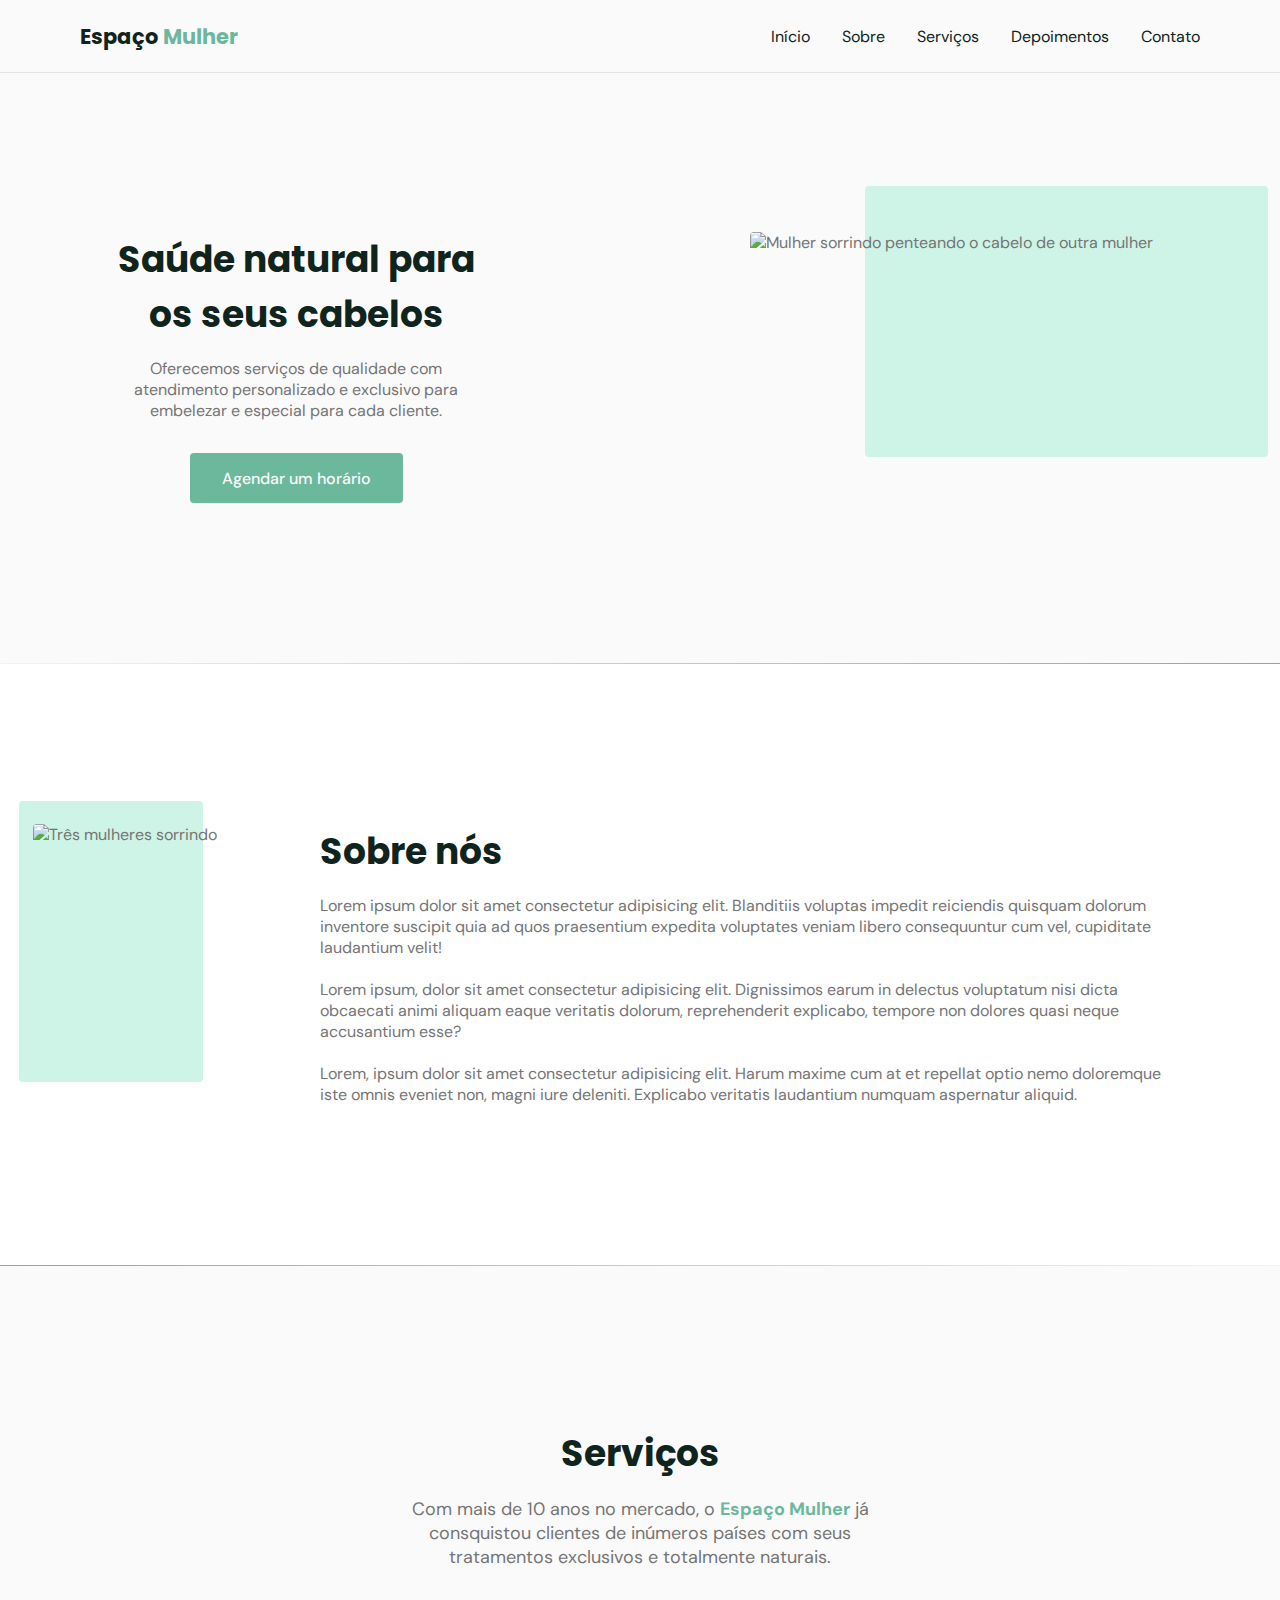
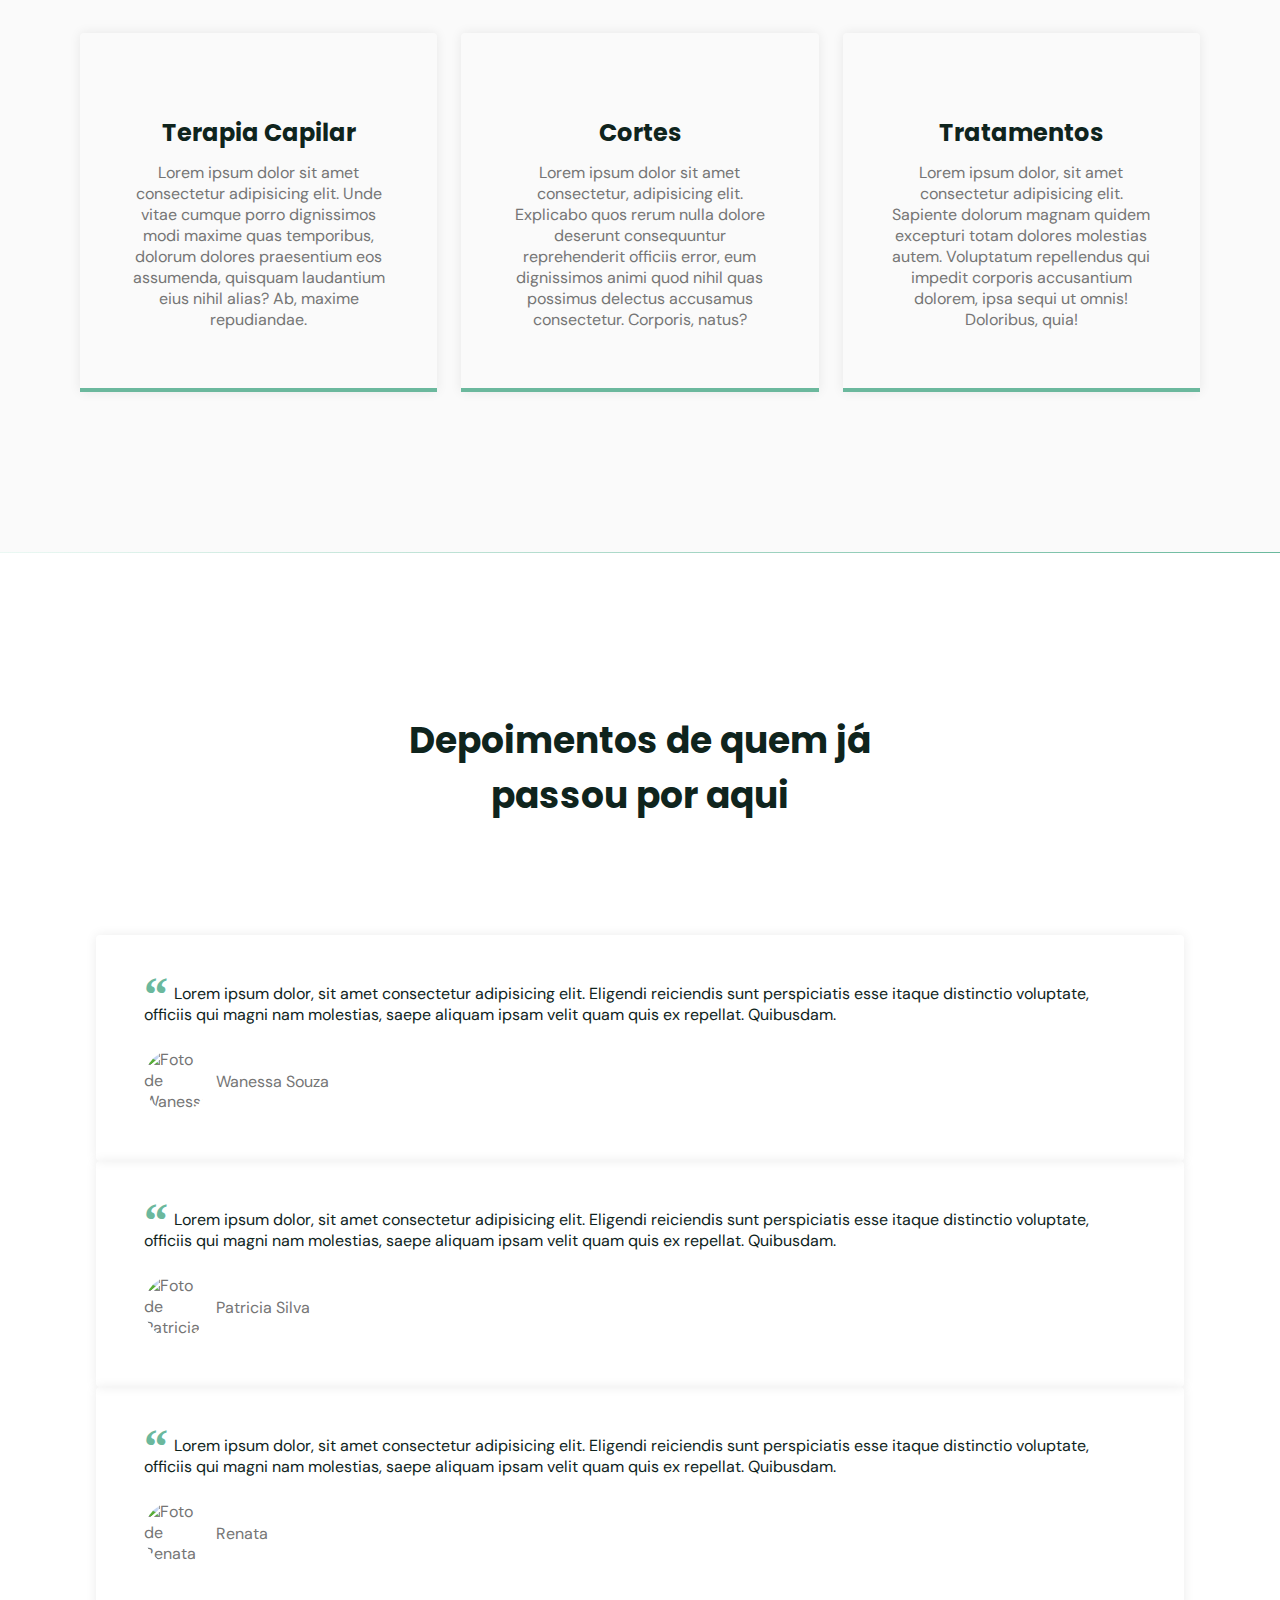
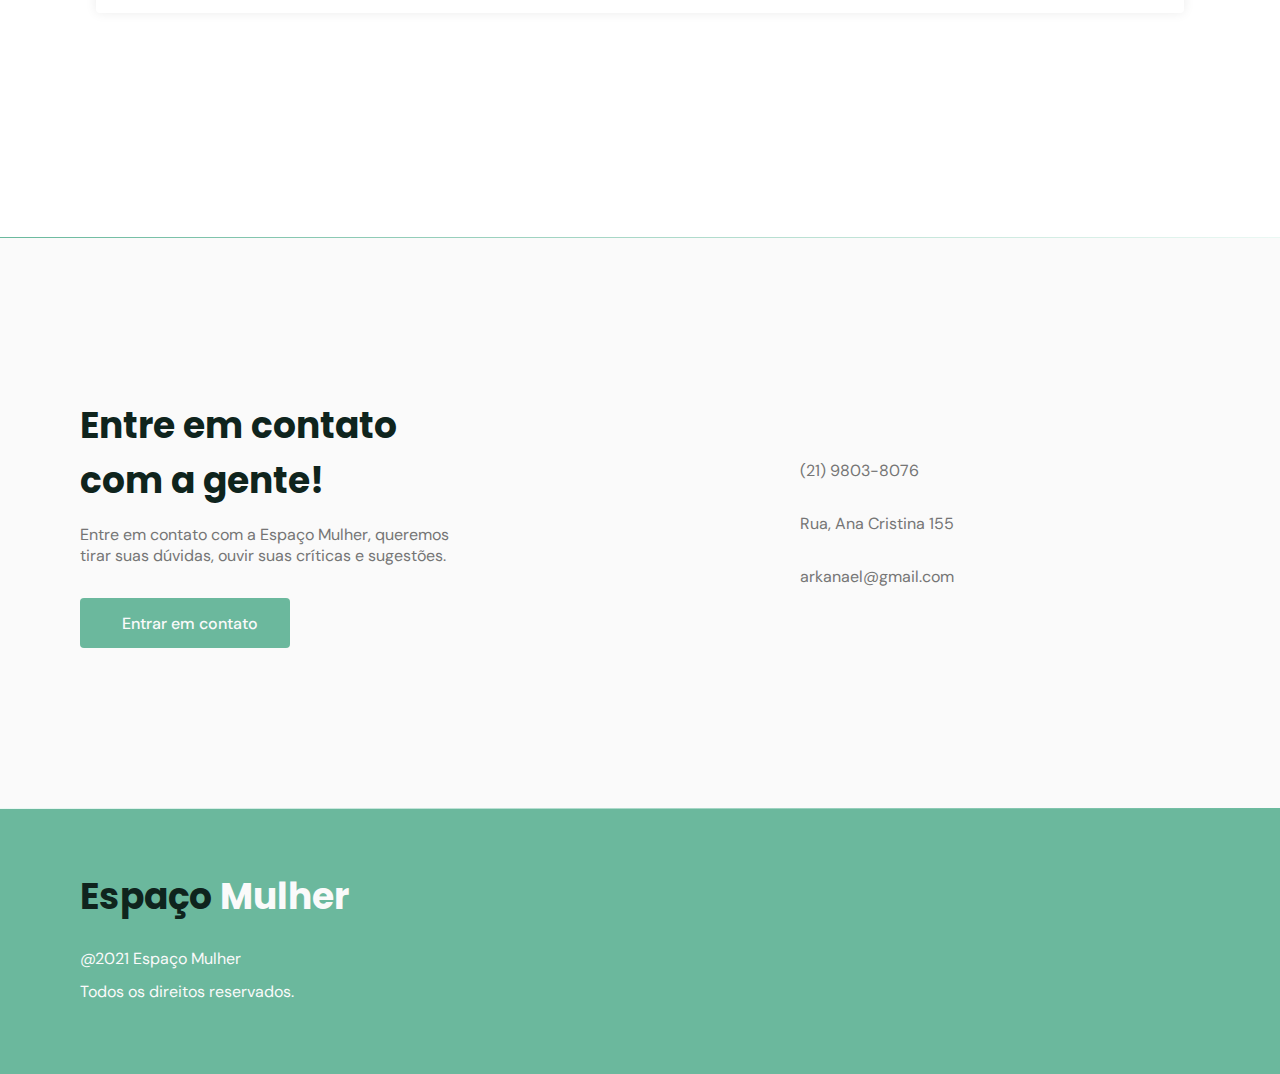
==== index.html @ aef92887 "Add files via upload" ====
<!DOCTYPE html>
<html lang="pt-BR">
  <head>
    <meta charset="UTF-8" />
    <meta name="viewport" content="width=device-width, initial-scale=1.0" />
    <!--Nome do salão Beutyfull girl-->
    <title>Salão de Beleza</title>
    <link
      rel="stylesheet"
      href="https://unpkg.com/swiper@7/swiper-bundle.min.css"
    />
    <link rel="stylesheet" href="assets/fonts/style.css" />
    <link rel="stylesheet" href="style.css" />
    <link rel="preconnect" href="https://fonts.googleapis.com" />
    <link rel="preconnect" href="https://fonts.gstatic.com" crossorigin />
    <link
      href="https://fonts.googleapis.com/css2?family=DM+Sans:wght@400;500;700&family=Poppins:wght@400;500;700&display=swap"
      rel="stylesheet"
    />
  </head>
  <body>
    <header id="header">
      <nav class="container">
        <a class="logo" href="#">Espaço <span>Mulher</span></a>
        <div class="menu">
          <ul class="grid">
            <li><a class="title" href="#home">Início</a></li>
            <li><a class="title" href="#about">Sobre</a></li>
            <li><a class="title" href="#service">Serviços</a></li>
            <li><a class="title" href="#testimonials">Depoimentos</a></li>
            <li><a class="title" href="#contact">Contato</a></li>
          </ul>
        </div>
        <div class="toggle icon-menu"></div>
        <div class="toggle icon-close"></div>
      </nav>
    </header>
    <main>
      <!--HOME-->
      <section class="section" id="home">
        <div class="container grid">
          <div class="image">
            <img
              src="https://images.unsplash.com/photo-1562322140-8baeececf3df?ixlib=rb-1.2.1&ixid=MnwxMjA3fDB8MHxwaG90by1wYWdlfHx8fGVufDB8fHx8&auto=format&fit=crop&w=750&q=80"
              alt="Mulher sorrindo penteando o cabelo de outra mulher"
            />
          </div>
          <div class="text">
            <h2 class="title">Saúde natural para os seus cabelos</h2>
            <p>
              Oferecemos serviços de qualidade com atendimento personalizado e
              exclusivo para embelezar e especial para cada cliente.
            </p>
            <a class="button" href="#">Agendar um horário</a>
          </div>
        </div>
      </section>

      <div class="divider-1"></div>
      <!--ABOUT-->
      <section class="section" id="about">
        <div class="container grid">
          <div class="image">
            <img
              src="https://images.unsplash.com/photo-1559599101-f09722fb4948?ixid=MnwxMjA3fDB8MHxwaG90by1wYWdlfHx8fGVufDB8fHx8&ixlib=rb-1.2.1&auto=format&fit=crop&w=750&q=80"
              alt="Três mulheres sorrindo"
            />
          </div>
          <div class="text">
            <h2 class="title">Sobre nós</h2>
            <p>
              Lorem ipsum dolor sit amet consectetur adipisicing elit.
              Blanditiis voluptas impedit reiciendis quisquam dolorum inventore
              suscipit quia ad quos praesentium expedita voluptates veniam
              libero consequuntur cum vel, cupiditate laudantium velit!
            </p>
            <br />
            <p>
              Lorem ipsum, dolor sit amet consectetur adipisicing elit.
              Dignissimos earum in delectus voluptatum nisi dicta obcaecati
              animi aliquam eaque veritatis dolorum, reprehenderit explicabo,
              tempore non dolores quasi neque accusantium esse?
            </p>
            <br />
            <p>
              Lorem, ipsum dolor sit amet consectetur adipisicing elit. Harum
              maxime cum at et repellat optio nemo doloremque iste omnis eveniet
              non, magni iure deleniti. Explicabo veritatis laudantium numquam
              aspernatur aliquid.
            </p>
          </div>
        </div>
      </section>

      <div class="divider-2"></div>
      <!--SERVICES-->
      <section class="section" id="service">
        <div class="container">
          <header>
            <h2 class="title">Serviços</h2>
            <p class="subtitle">
              Com mais de 10 anos no mercado, o
              <strong>Espaço Mulher</strong> já consquistou clientes de inúmeros
              países com seus tratamentos exclusivos e totalmente naturais.
            </p>
          </header>
          <div class="cards grid">
            <div class="card">
              <i class="icon-woman-hair"></i>
              <h3 class="title">Terapia Capilar</h3>
              <p>
                Lorem ipsum dolor sit amet consectetur adipisicing elit. Unde
                vitae cumque porro dignissimos modi maxime quas temporibus,
                dolorum dolores praesentium eos assumenda, quisquam laudantium
                eius nihil alias? Ab, maxime repudiandae.
              </p>
            </div>
            <div class="card">
              <i class="icon-trim"></i>
              <h3 class="title">Cortes</h3>
              <p>
                Lorem ipsum dolor sit amet consectetur, adipisicing elit.
                Explicabo quos rerum nulla dolore deserunt consequuntur
                reprehenderit officiis error, eum dignissimos animi quod nihil
                quas possimus delectus accusamus consectetur. Corporis, natus?
              </p>
            </div>
            <div class="card">
              <i class="icon-cosmetic"></i>
              <h3 class="title">Tratamentos</h3>
              <p>
                Lorem ipsum dolor, sit amet consectetur adipisicing elit.
                Sapiente dolorum magnam quidem excepturi totam dolores molestias
                autem. Voluptatum repellendus qui impedit corporis accusantium
                dolorem, ipsa sequi ut omnis! Doloribus, quia!
              </p>
            </div>
          </div>
        </div>
      </section>
      <div class="divider-1"></div>

      <!--TESTIMONIAL-->

      <section class="section" id="testimonials">
        <div class="container grid">
          <header>
            <h2 class="title">Depoimentos de quem já passou por aqui</h2>
          </header>
          <div class="testimonials swiper">
            <div class="swiper-wrapper">
              <div class="testimonial swiper-slide">
                <blockquote>
                  <p>
                    <span>&ldquo;</span>
                    Lorem ipsum dolor, sit amet consectetur adipisicing elit.
                    Eligendi reiciendis sunt perspiciatis esse itaque distinctio
                    voluptate, officiis qui magni nam molestias, saepe aliquam
                    ipsam velit quam quis ex repellat. Quibusdam.
                  </p>
                  <cite>
                    <img
                      src="assets/fotos/28.jpg"
                      alt="Foto de Wanessa Souza"
                    />
                    Wanessa Souza
                  </cite>
                </blockquote>
              </div>

              <div class="testimonial swiper-slide">
                <blockquote>
                  <p>
                    <span>&ldquo;</span>
                    Lorem ipsum dolor, sit amet consectetur adipisicing elit.
                    Eligendi reiciendis sunt perspiciatis esse itaque distinctio
                    voluptate, officiis qui magni nam molestias, saepe aliquam
                    ipsam velit quam quis ex repellat. Quibusdam.
                  </p>
                  <cite>
                    <img
                      src="/assets/fotos/12.jpg"
                      alt="Foto de Patricia Silva"
                    />
                    Patricia Silva
                  </cite>
                </blockquote>
              </div>

              <div class="testimonial swiper-slide">
                <blockquote>
                  <p>
                    <span>&ldquo;</span>
                    Lorem ipsum dolor, sit amet consectetur adipisicing elit.
                    Eligendi reiciendis sunt perspiciatis esse itaque distinctio
                    voluptate, officiis qui magni nam molestias, saepe aliquam
                    ipsam velit quam quis ex repellat. Quibusdam.
                  </p>
                  <cite>
                    <img
                      src="assets/fotos/18.jpg"
                      alt="Foto de Renata Duarte"
                    />
                    Renata
                  </cite>
                </blockquote>
              </div>
            </div>

            <div class="swiper-pagination"></div>
          </div>
        </div>
      </section>
      <div class="divider-2"></div>

      <!--CONTACT-->
      <section class="section" id="contact">
        <div class="container grid">
          <div class="text">
            <h2 class="title">Entre em contato com a gente!</h2>
            <p>
              Entre em contato com a Espaço Mulher, queremos tirar suas dúvidas,
              ouvir suas críticas e sugestões.
            </p>
            <a
              href="https://api.whatsapp.com/send?phone=+5521980380672&text=Oi! Gostaria de agendar um horário"
              class="button"
              target="_blank"
              ><i class="icon-whatsapp"></i>Entrar em contato</a
            >
          </div>
          <div class="links">
            <ul class="grid">
              <li><i class="icon-phone"></i> (21) 9803-8076</li>
              <li><i class="icon-map-pin"></i> Rua, Ana Cristina 155</li>
              <li><i class="icon-mail"></i> arkanael@gmail.com</li>
            </ul>
          </div>
        </div>
      </section>
      <div class="divider-1"></div>
    </main>
    <footer class="section">
        <div class="container grid">
          <div class="brand">
            <a class="logo logo-alt" href="#home">Espaço <span>Mulher</span></a>
            <p>@2021 Espaço Mulher</p>
            <p>Todos os direitos reservados.</p>
          </div>
          <div class="social grid">
            <a href="https://instagram.com" target="_blank"><i class="icon-instagram"></i
            ></a>
            <a href="https://facebook.com" target="_blank"><i class="icon-facebook"></i
            ></a>
            <a href="https://youtube.com" target="_blank"><i class="icon-youtube"></i
            ></a>
          </div>
        

        </div>
      </footer>
      <a href="#home" class="back-to-top"><i class="icon-arrow-up"</a>
    <script src="https://unpkg.com/swiper@7/swiper-bundle.min.js"></script>
    <script src="https://unpkg.com/scrollreveal"></script>
    <script src="main.js"></script>
  </body>
</html>
---- style.css ----
/*RESET*/
* {
  margin: 0;
  padding: 0;
  box-sizing: border-box;
}

ul {
  list-style: none;
}

a {
  text-decoration: none;
}

img {
  width: 100%;
  height: auto;
}

/*####VARIABLES####*/
:root {
  --header-height: 4.5rem;

  /*COLORS*/
  --hue: 159;
  --base-color: hsl(var(--hue) 35% 57%);
  --base-color-second: hsl(var(--hue) 65% 88%);
  --base-color-alt: hsl(var(--hue) 57% 53%);
  --title-color: hsl(var(--hue) 41% 10%);
  --text-color: hsl(0 0% 46%);
  --text-color-ligth: hsl(0 0% 98%);
  --body-color: hsl(0 0% 98%);

  /*FONTS*/
  --title-font-size: 1.875rem;
  --subtitle-font-size: 1rem;
  --title-font: "Poppins", sans-serif;
  --body-font: "DM Sans", sans-serif;
}

/*####BASE####*/

html {
  scroll-behavior: smooth;
}

body {
  font: 400 1rem var(--body-font);
  color: var(--text-color);
  background: var(--body-color);
  -webkit-font-smoothing: antialiased;
}

.title {
  font: 700 var(--title-font-size) var(--title-font);
  color: var(--title-color);
  -webkit-font-smoothing: auto;
}

.button {
  background-color: var(--base-color);
  color: var(--text-color-ligth);
  height: 3.5rem;
  display: inline-flex;
  align-items: center;
  padding: 0 2rem;
  border-radius: 0.25rem;
  font: 500 1rem var(--body-font);
  transition: background 0.3s;
}

.button:hover {
  background: var(--base-color-alt);
}

.divider-1 {
  height: 1px;
  background: linear-gradient(
    270deg,
    hsla(var(--hue), 36%, 57%, 1),
    hsla(var(--hue), 65%, 88%, 0.34)
  );
}

.divider-2 {
  height: 1px;
  background: linear-gradient(
    270deg,
    hsla(var(--hue), 65%, 88%, 0.34),
    hsla(var(--hue), 36%, 57%, 1)
  );
}

/*#####LAYOUT#####*/

.container {
  margin-left: 1.5rem; /*16px X 1.5rem = 24px*/
  margin-right: 1.5rem; /*16px X 1.5rem = 24px*/
}

.grid {
  display: grid;
  gap: 2rem;
}

.section {
  padding: calc(5rem + var(--header-height)) 0;
}

.section .title {
  margin-bottom: 1rem;
}

.section .subtitle {
  font-size: var(--subtitle-font-size);
}

.section header {
  margin-bottom: 4rem;
}

.section header strong {
  color: var(--base-color);
}

#header {
  border-bottom: 1px solid #e4e4e4;
  margin-bottom: 2rem;
  display: flex;

  width: 100%;
  position: fixed;
  top: 0;
  left: 0;
  z-index: 100;
  background-color: var(--body-color);
}

#header.scroll {
  box-shadow: 0 0 12px rgba(0, 0, 0, 0.15);
}

/* #header.scroll .logo {
  color: var(--base-color);
}

#header.scroll .logo span {
  color: black;
} */

/*####LOGO####*/

.logo {
  font: 700 1.31rem "Poppins", sans-serif;
  color: var(--title-color);
}

.logo span {
  color: var(--base-color);
}

.logo-alt span {
  color: var(--body-color);
}
/*####NAVIGATION####*/

nav {
  height: var(--header-height); /*16px X 4.5rem = 72px*/
  display: flex;
  align-items: center;
  justify-content: space-between;
  width: 100%;
}

nav ul li {
  text-align: center;
}

nav ul li a {
  transition: color 0.2s;
  position: relative;
}

nav ul li a:hover,
nav ul li a.active {
  color: var(--base-color);
}

nav ul li a::after {
  content: "";
  width: 0%;
  height: 2px;
  background: var(--base-color);

  position: absolute;
  left: 0;
  bottom: -1.5rem;

  transition: width 0.2s;
}

nav ul li a:hover::after, 
nav ul li a.active::after {
  width: 100%;
}
nav .menu {
  opacity: 0;
  visibility: hidden;
  top: -20rem;
  transition: 0.2s;
}

nav .menu ul {
  display: none;
}

/*MOSTRAR O MENU*/
nav.show .menu {
  display: grid;
  place-content: center;
  opacity: 1;
  visibility: visible;

  background: var(--body-color);
  height: 100vh;
  width: 100vw;

  position: fixed;
  top: 0;
  left: 0;
}

nav.show .menu ul {
  display: grid;
}

nav.show ul.grid {
  gap: 4rem;
}

/*####HOME####*/
#home {
  overflow: hidden;
}

/*Toggle menu*/
.toggle {
  color: var(--base-color);
  font-size: 1.5rem;
  cursor: pointer;
}

nav .icon-close {
  visibility: hidden;
  opacity: 0;

  position: absolute;
  top: -1.5rem;
  right: 1.5rem;
  transition: 0.5s;
}

nav.show div.icon-close {
  visibility: visible;
  opacity: 1;
  top: 1.5rem;
}

#home .container {
  margin: 0;
}

#home .image {
  position: relative;
}

#home .image::before {
  content: "";
  height: 100%;
  width: 100%;
  background: var(--base-color-second);
  position: absolute;
  top: -16.8%;
  left: 16.8%;
  z-index: 0;
}

#home .image img {
  position: relative;
  right: 2.93rem;
}

#home .image img,
#home .image::before {
  border-radius: 0.25rem;
}

#home .text {
  margin-left: 1.5rem; /*16px X 1.5rem = 24px*/
  margin-right: 1.5rem; /*16px X 1.5rem = 24px*/
  text-align: center;
}

#home .text h1 {
  margin-bottom: 1rem;
}

#home .text p {
  margin-bottom: 2rem;
  max-width: 100%;
}

/*####ABOUT####*/
#about {
  background: white;
}

#about .container {
  margin: 0;
}

#about .image {
  position: relative;
}

#about .image::before {
  content: "";
  height: 100%;
  width: 100%;
  background: var(--base-color-second);
  position: absolute;
  top: -8.3%;
  left: -33%;
  z-index: 0;
}

#about .image img {
  position: relative;
  right: 2.93rem;
}

#about .image img,
#about .image::before {
  border-radius: 0.25rem;
}

#about .text {
  margin-left: 1.5rem; /*16px X 1.5rem = 24px*/
  margin-right: 1.5rem; /*16px X 1.5rem = 24px*/
}

/*####SERVICES####*/
.card {
  padding: 3.625rem 2rem;
  box-shadow: 0px 0px 12px rgba(0, 0, 0, 0.08);
  border-bottom: 0.25rem solid var(--base-color);
  border-radius: 0.25rem 0.25rem 0 0;
  text-align: center;
}

.cards.grid {
  gap: 1.5rem;
}

.card i {
  display: block;
  margin-bottom: 1.5rem;
  font-size: 5rem;
  color: var(--base-color);
}

.card .title {
  font-size: 1.5rem;
  margin-bottom: 0.75rem;
}

/*####TESTIMONIALS####*/
#testimonials {
  background: white;
}

#testimonials .container {
  margin-left: 0;
  margin-right: 0;
}

#testimonials header {
  margin-left: 1.5rem;
  margin-right: 1.5rem;
  margin-bottom: 0;
}

#testimonials blockquote {
  padding: 3rem;
  box-shadow: 0px 0px 12px rgba(0, 0, 0, 0.08);
  border-radius: 0.25rem;
}

#testimonials blockquote p {
  position: relative;
  text-indent: 1.875rem;
  margin-bottom: 1.5rem;
  color: var(--title-color);
}

#testimonials blockquote p span {
  font: 700 3rem serif;
  position: absolute;
  top: -1rem;
  left: -1.875rem;
  color: var(--base-color);
}

#testimonials cite {
  display: flex;
  align-items: center;
  font-style: normal;
}

#testimonials cite img {
  width: 4rem;
  height: 4rem;
  object-fit: cover;
  clip-path: circle();
  margin-right: 0.5rem;
}

.swiper {
  width: 100%;
  height: auto;
  padding: 4rem 1rem;
}

.swiper-pagination-bullet-active {
  background: var(--base-color);
}
/*####Contatct####*/

#contact .grid {
  gap: 4rem;
}

#contact .text p {
  margin-bottom: 2rem;
}

#contact .button i,
#contact ul li i {
  font-size: 1.5rem;
  margin-right: 0.625rem;
}

#contact ul.grid {
  gap: 2rem;
}

#contact ul li {
  display: flex;
  align-items: center;
}

#contact ul li i {
  color: var(--base-color);
}

/*###FOOTER###*/
footer {
  background: var(--base-color);
}

footer.section {
  padding: 4rem 0;
}

footer .logo {
  display: inline-block;
  margin-bottom: 1.5rem;
}

footer .brand p {
  color: var(--text-color-ligth);
  margin-bottom: 0.75rem;
}

footer i {
  font-size: 1.5rem;
  color: var(--text-color-ligth);
}

footer .social {
  grid-auto-flow: column;
  width: fit-content;
}

footer .social a {
  transition: 0.3s;
  display: inline-block;
}

footer .social a:hover {
  transform: translateY(-8px);
}

/*###BAck to top###*/
.back-to-top {
  background: var(--base-color);
  color: var(--text-color-ligth);

  position: fixed;
  right: 1rem;
  bottom: 1rem;

  padding: 0.5rem;
  clip-path: circle();

  font-size: 1.5rem;
  line-height: 0;

  visibility: hidden;
  opacity: 0;

  transition: 0.3s;
  transform: translateY(100%);
}

.back-to-top.show {
  visibility: visible;
  opacity: 1;
  transform: translateY(0);
}

/*Responsivo*/
/*==== MEDIA QUERIES ====*/
/* extra large devices: 1200 > */
@media (min-width: 1200px) {
  /* reusable classes */
  .container {
    max-width: 1120px;
    margin-left: auto;
    margin-right: auto;
  }

  .section {
    padding: 10rem 0;
    top: 0;
  }

  .section header,
  #testimonials header {
    max-width: 32rem;
    text-align: center;
    margin-left: auto;
    margin-right: auto;
  }

  .button {
    height: 3.125rem;
  }

  nav .menu {
    opacity: 1;
    visibility: visible;
  }

  /* navigation */
  nav .menu ul {
    display: flex;
    gap: 2rem;
  }

  nav .menu ul a.title {
    font: 400 1rem var(--body-font);
    -webkit-font-smoothing: antialiased;
  }

  nav .menu ul li a.title.active {
    font-weight: bold;
    -webkit-font-smoothing: auto;
  }

  nav .icon-menu {
    display: none;
  }

  /* layout */
  main {
    margin-top: var(--header-height);
  }

  #home .container {
    grid-auto-flow: column;
    justify-content: space-between;
    margin: 0 auto;
  }

  #home .image {
    order: 1;
  }

  #home .text {
    order: 0;
    max-width: 24rem;
  }

  /* about */
  #about .container {
    margin: 0 auto;
    grid-auto-flow: column;
  }

  /* testmonials*/
  #testimonials .container {
    margin-left: auto;
    margin-right: auto;
  }

  /* services */

  .cards {
    grid-template-columns: 1fr 1fr 1fr;
  }

  .card {
    padding-left: 3rem;
    padding-right: 3rem;
  }

  /* contact */
  #contact .container {
    grid-auto-flow: column;
    align-items: center;
  }

  #contact .text {
    max-width: 25rem;
  }

  /* footer */
  footer.section{
    padding: 3.75rem 0;
  }

  footer .container{
    grid-auto-flow: column;
    align-items: center;
    justify-content: space-between;
  }

  footer .logo{
    font-size: 2.25rem;
  }
}
/* large devices: 1023 > */

/* medium devices: 767 > */

/* large devices: 992 > */
@media (min-width: 992px) {
  :root {
    --title-font-size: 2.25rem;
    --subtitle-font-size: 1.125rem;
  }
}
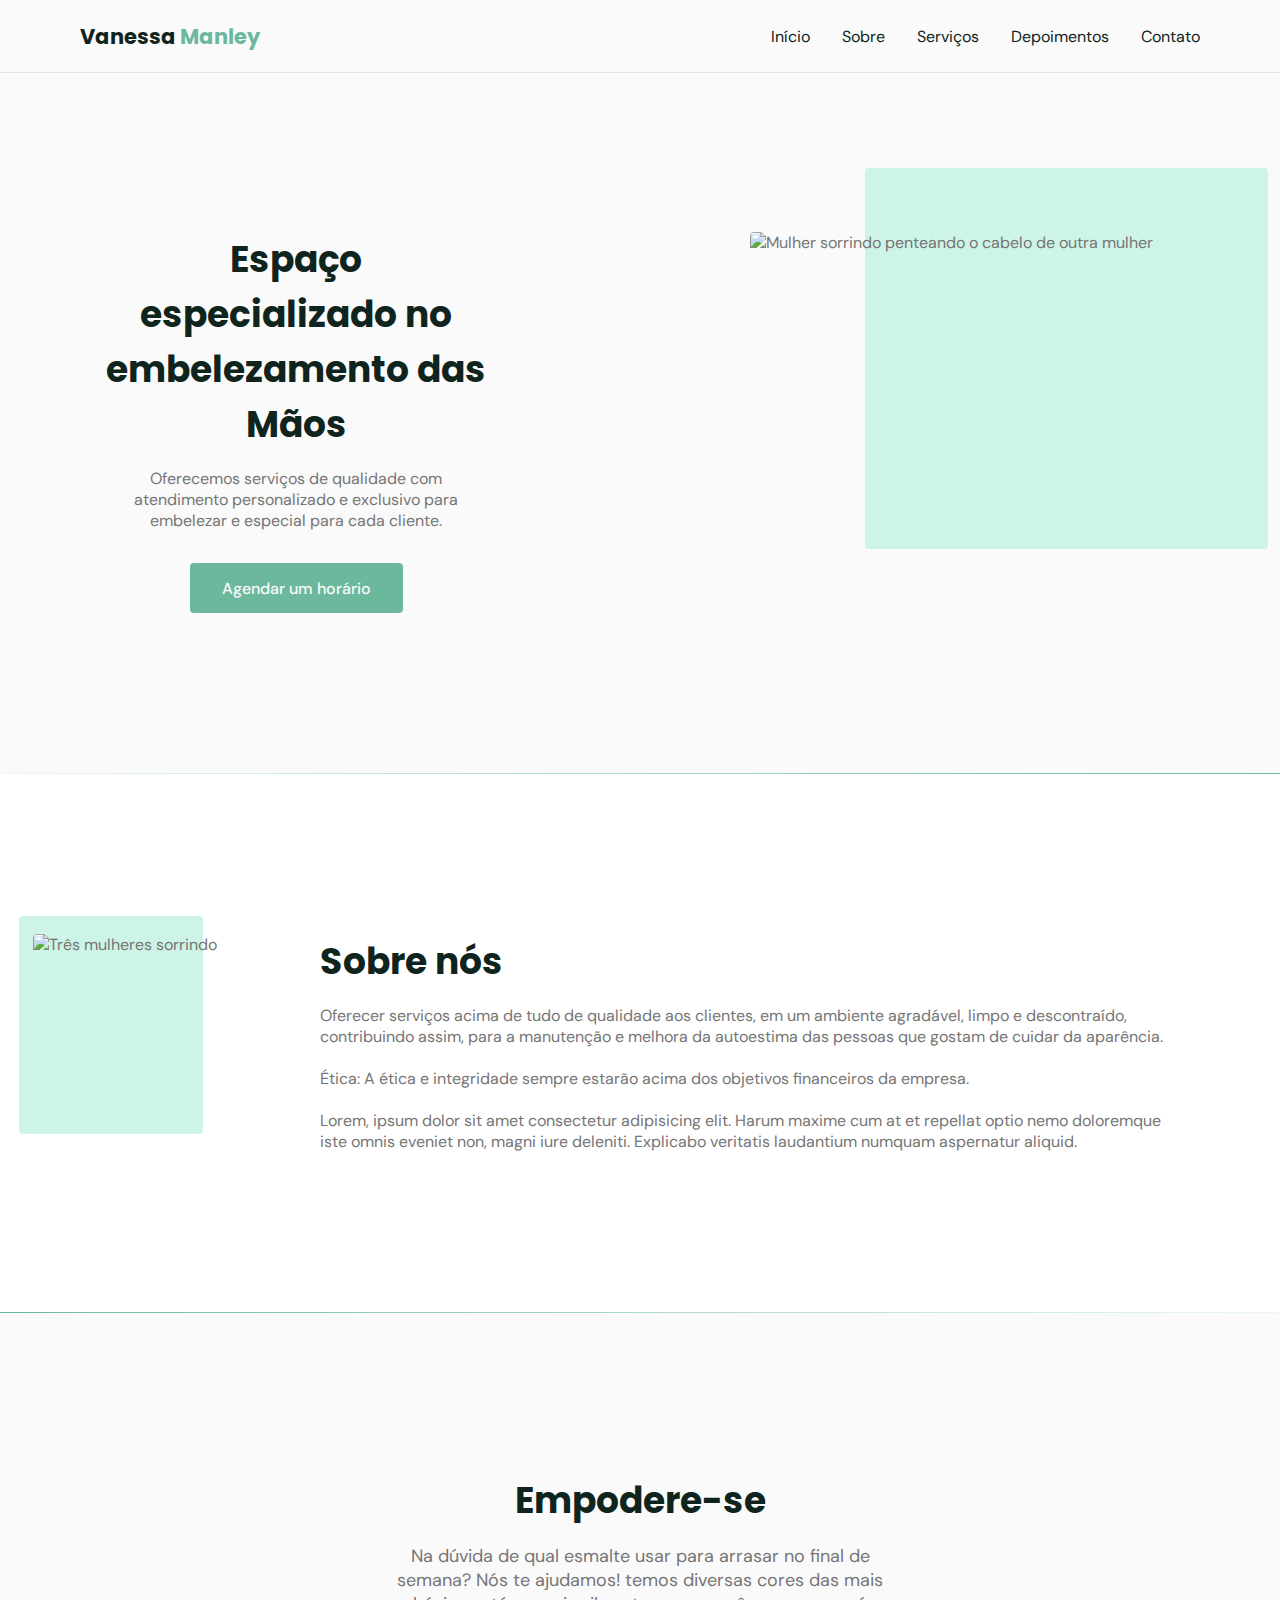
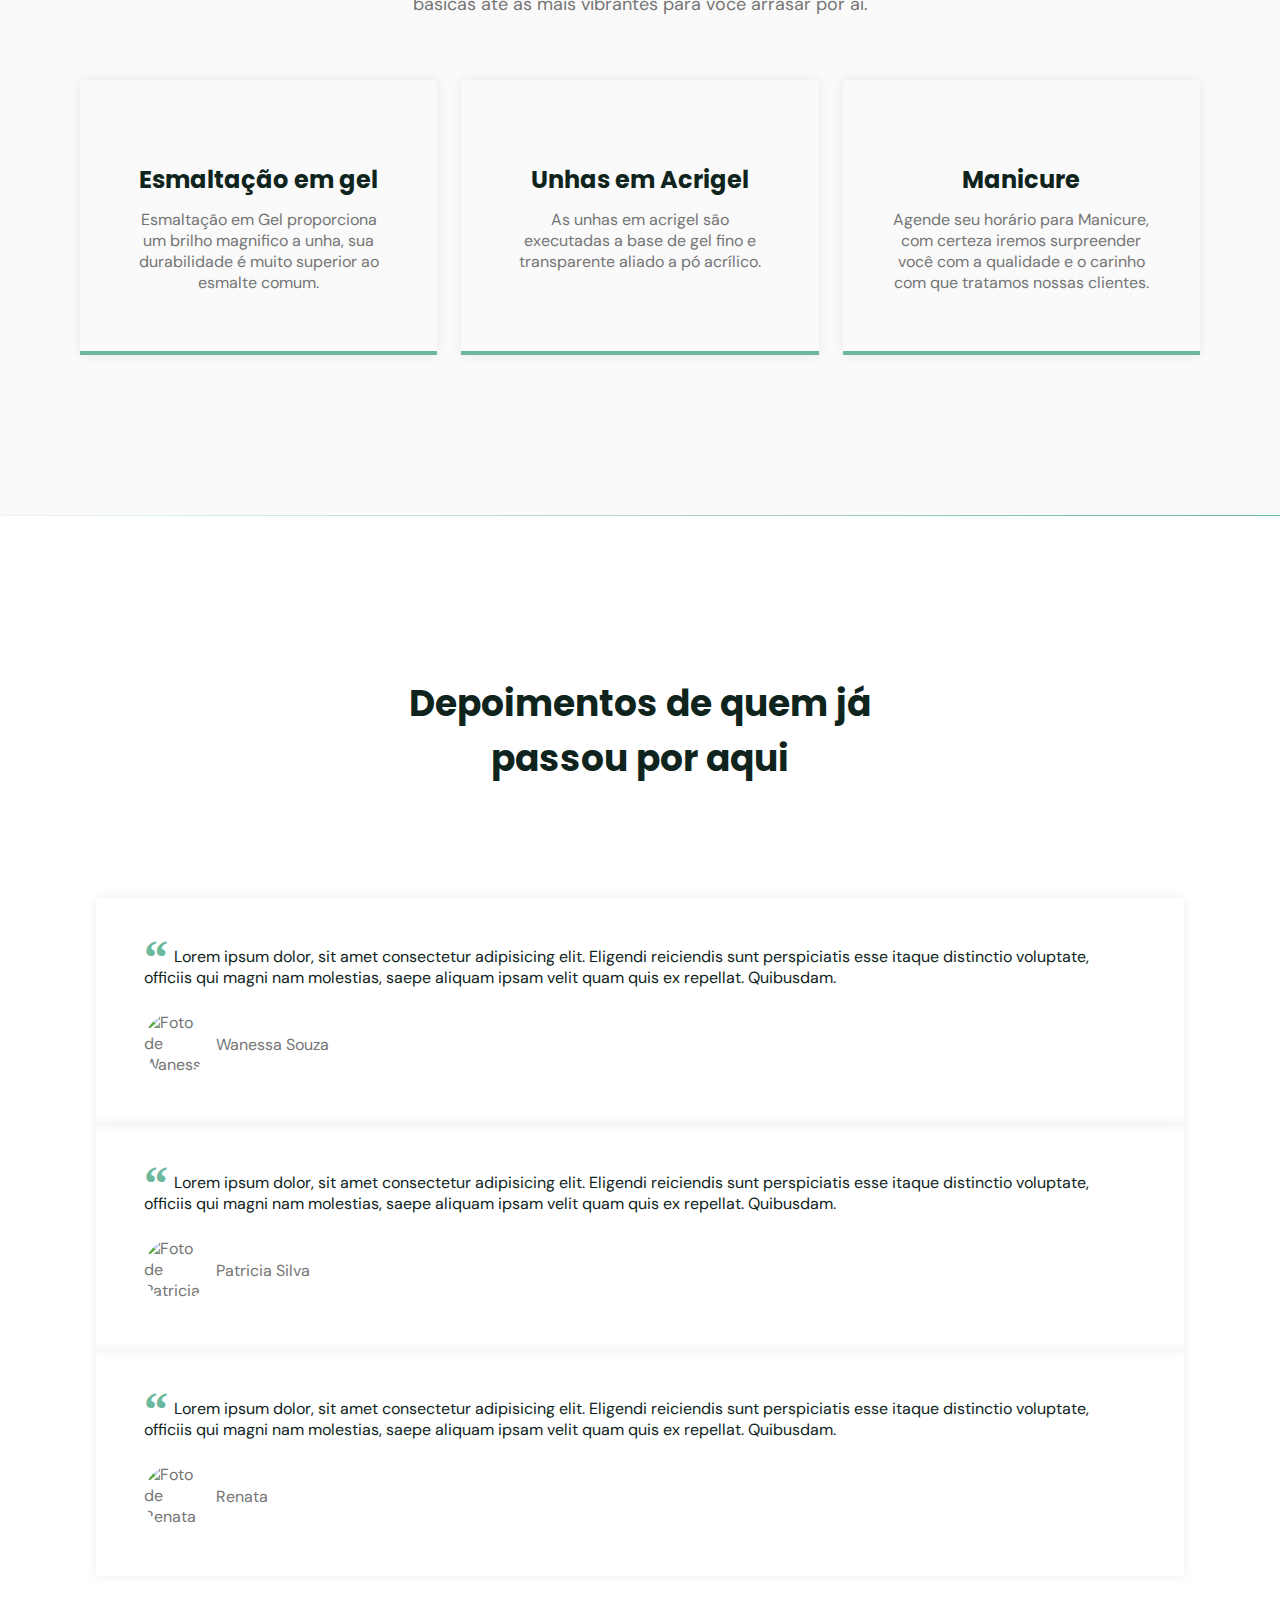
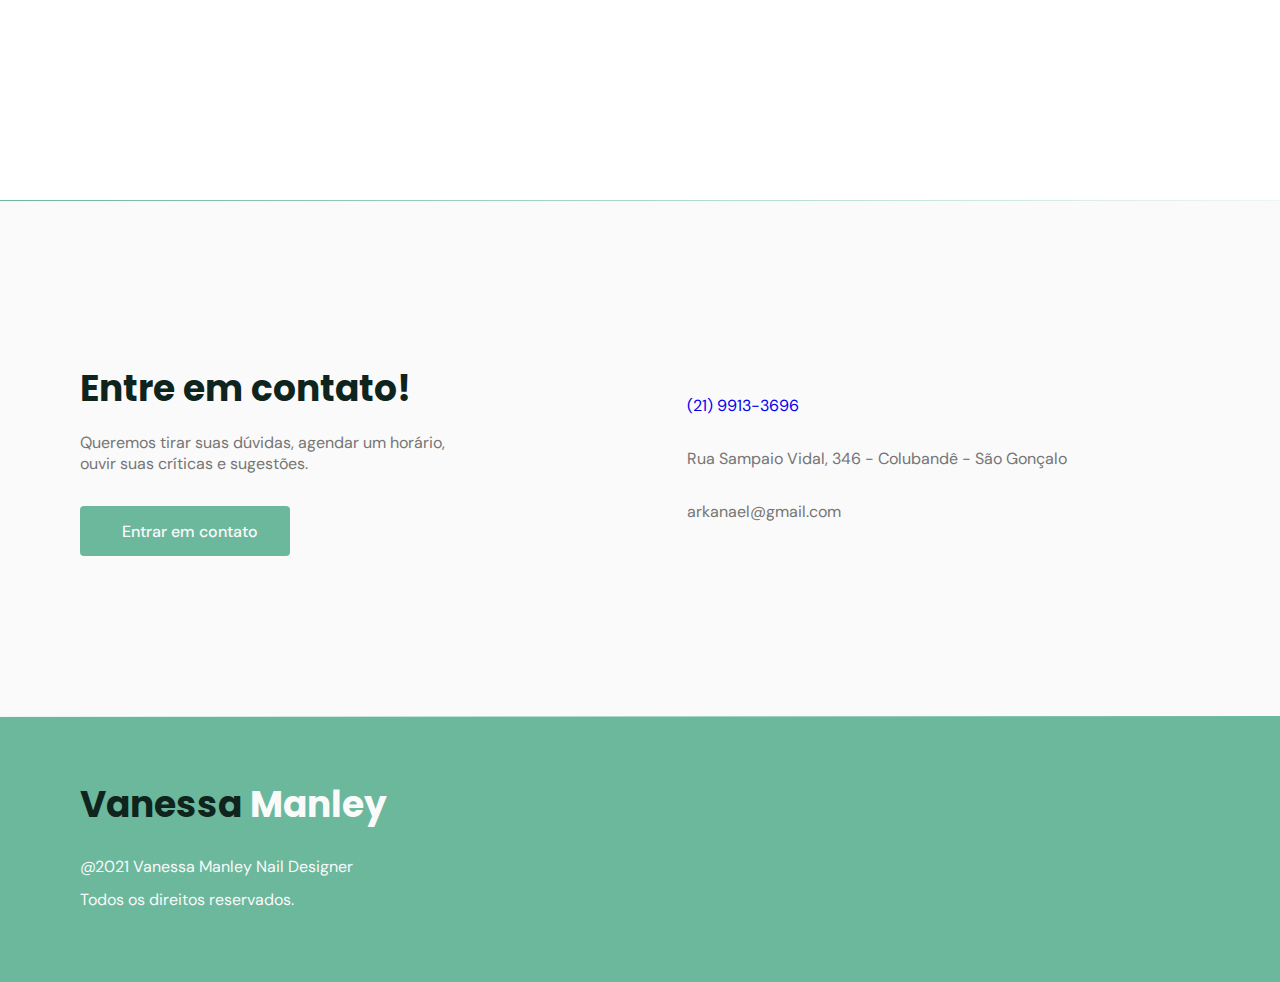
==== commit 8184aae2: "Update index.html" ====
--- a/index.html
+++ b/index.html
@@ -3,6 +3,8 @@
   <head>
     <meta charset="UTF-8" />
     <meta name="viewport" content="width=device-width, initial-scale=1.0" />
+    <meta http-equiv="CACHE-CONTROL" content="NO-CACHE" />
+
     <!--Nome do salão Beutyfull girl-->
     <title>Salão de Beleza</title>
     <link
@@ -21,7 +23,7 @@
   <body>
     <header id="header">
       <nav class="container">
-        <a class="logo" href="#">Espaço <span>Mulher</span></a>
+        <a class="logo" href="#">Vanessa <span>Manley</span></a>
         <div class="menu">
           <ul class="grid">
             <li><a class="title" href="#home">Início</a></li>
@@ -41,12 +43,14 @@
         <div class="container grid">
           <div class="image">
             <img
-              src="https://images.unsplash.com/photo-1562322140-8baeececf3df?ixlib=rb-1.2.1&ixid=MnwxMjA3fDB8MHxwaG90by1wYWdlfHx8fGVufDB8fHx8&auto=format&fit=crop&w=750&q=80"
+              src="assets/fotos/unhas3.jpg"
               alt="Mulher sorrindo penteando o cabelo de outra mulher"
             />
           </div>
           <div class="text">
-            <h2 class="title">Saúde natural para os seus cabelos</h2>
+            <h2 class="title">
+              Espaço especializado no embelezamento das Mãos
+            </h2>
             <p>
               Oferecemos serviços de qualidade com atendimento personalizado e
               exclusivo para embelezar e especial para cada cliente.
@@ -61,25 +65,16 @@
       <section class="section" id="about">
         <div class="container grid">
           <div class="image">
-            <img
-              src="https://images.unsplash.com/photo-1559599101-f09722fb4948?ixid=MnwxMjA3fDB8MHxwaG90by1wYWdlfHx8fGVufDB8fHx8&ixlib=rb-1.2.1&auto=format&fit=crop&w=750&q=80"
-              alt="Três mulheres sorrindo"
-            />
+            <img src="assets/fotos/unhas5.jpg" alt="Três mulheres sorrindo" />
           </div>
           <div class="text">
             <h2 class="title">Sobre nós</h2>
             <p>
-              Lorem ipsum dolor sit amet consectetur adipisicing elit.
-              Blanditiis voluptas impedit reiciendis quisquam dolorum inventore
-              suscipit quia ad quos praesentium expedita voluptates veniam
-              libero consequuntur cum vel, cupiditate laudantium velit!
-            </p>
+              Oferecer serviços acima de tudo de qualidade aos clientes, em um ambiente agradável, limpo e descontraído, contribuindo assim,  para a manutenção e melhora da autoestima das pessoas que gostam de cuidar da aparência.            </p>
             <br />
             <p>
-              Lorem ipsum, dolor sit amet consectetur adipisicing elit.
-              Dignissimos earum in delectus voluptatum nisi dicta obcaecati
-              animi aliquam eaque veritatis dolorum, reprehenderit explicabo,
-              tempore non dolores quasi neque accusantium esse?
+              Ética: A ética e integridade sempre estarão acima dos objetivos financeiros da empresa.
+
             </p>
             <br />
             <p>
@@ -97,42 +92,34 @@
       <section class="section" id="service">
         <div class="container">
           <header>
-            <h2 class="title">Serviços</h2>
+            <h2 class="title">Empodere-se</h2>
             <p class="subtitle">
-              Com mais de 10 anos no mercado, o
-              <strong>Espaço Mulher</strong> já consquistou clientes de inúmeros
-              países com seus tratamentos exclusivos e totalmente naturais.
+              Na dúvida de qual esmalte usar para arrasar no final de semana?
+              Nós te ajudamos!
+              temos diversas cores das mais básicas até as mais vibrantes para você arrasar por aí.
             </p>
           </header>
           <div class="cards grid">
             <div class="card">
               <i class="icon-woman-hair"></i>
-              <h3 class="title">Terapia Capilar</h3>
+              <h3 class="title">Esmaltação em gel</h3>
               <p>
-                Lorem ipsum dolor sit amet consectetur adipisicing elit. Unde
-                vitae cumque porro dignissimos modi maxime quas temporibus,
-                dolorum dolores praesentium eos assumenda, quisquam laudantium
-                eius nihil alias? Ab, maxime repudiandae.
+                Esmaltação em Gel proporciona um brilho magnifico a unha, sua durabilidade é muito superior ao esmalte comum.
               </p>
             </div>
             <div class="card">
               <i class="icon-trim"></i>
-              <h3 class="title">Cortes</h3>
+              <h3 class="title">Unhas em Acrigel</h3>
               <p>
-                Lorem ipsum dolor sit amet consectetur, adipisicing elit.
-                Explicabo quos rerum nulla dolore deserunt consequuntur
-                reprehenderit officiis error, eum dignissimos animi quod nihil
-                quas possimus delectus accusamus consectetur. Corporis, natus?
-              </p>
+                As unhas em acrigel são executadas a base de gel fino e transparente aliado a pó acrílico.              </p>
             </div>
             <div class="card">
               <i class="icon-cosmetic"></i>
-              <h3 class="title">Tratamentos</h3>
+              <h3 class="title">Manicure</h3>
               <p>
-                Lorem ipsum dolor, sit amet consectetur adipisicing elit.
-                Sapiente dolorum magnam quidem excepturi totam dolores molestias
-                autem. Voluptatum repellendus qui impedit corporis accusantium
-                dolorem, ipsa sequi ut omnis! Doloribus, quia!
+                Agende seu horário para Manicure, com certeza iremos surpreender você com a qualidade e o carinho com que tratamos nossas clientes.
+
+
               </p>
             </div>
           </div>
@@ -217,13 +204,13 @@
       <section class="section" id="contact">
         <div class="container grid">
           <div class="text">
-            <h2 class="title">Entre em contato com a gente!</h2>
-            <p>
-              Entre em contato com a Espaço Mulher, queremos tirar suas dúvidas,
-              ouvir suas críticas e sugestões.
+            <h2 class="title">Entre em contato!</h2>
+            <p>
+              Queremos tirar suas dúvidas, agendar um horário, ouvir suas críticas
+              e sugestões.
             </p>
             <a
-              href="https://api.whatsapp.com/send?phone=+5521980380672&text=Oi! Gostaria de agendar um horário"
+              href="https://api.whatsapp.com/send?phone=+5521991933696&text=Oi! Gostaria de agendar um horário"
               class="button"
               target="_blank"
               ><i class="icon-whatsapp"></i>Entrar em contato</a
@@ -231,8 +218,8 @@
           </div>
           <div class="links">
             <ul class="grid">
-              <li><i class="icon-phone"></i> (21) 9803-8076</li>
-              <li><i class="icon-map-pin"></i> Rua, Ana Cristina 155</li>
+              <li><i class="icon-phone"></i> <a href="tel:+5521991933696">(21) 9913-3696</a></li>
+              <li><i class="icon-map-pin"></i> Rua Sampaio Vidal, 346 - Colubandê - São Gonçalo</li>
               <li><i class="icon-mail"></i> arkanael@gmail.com</li>
             </ul>
           </div>
@@ -241,25 +228,26 @@
       <div class="divider-1"></div>
     </main>
     <footer class="section">
-        <div class="container grid">
-          <div class="brand">
-            <a class="logo logo-alt" href="#home">Espaço <span>Mulher</span></a>
-            <p>@2021 Espaço Mulher</p>
-            <p>Todos os direitos reservados.</p>
-          </div>
-          <div class="social grid">
-            <a href="https://instagram.com" target="_blank"><i class="icon-instagram"></i
-            ></a>
-            <a href="https://facebook.com" target="_blank"><i class="icon-facebook"></i
-            ></a>
-            <a href="https://youtube.com" target="_blank"><i class="icon-youtube"></i
-            ></a>
-          </div>
-        
-
-        </div>
-      </footer>
-      <a href="#home" class="back-to-top"><i class="icon-arrow-up"</a>
+      <div class="container grid">
+        <div class="brand">
+          <a class="logo logo-alt" href="#home">Vanessa <span>Manley</span></a>
+          <p>@2021 Vanessa Manley Nail Designer</p>
+          <p>Todos os direitos reservados.</p>
+        </div>
+        <div class="social grid">
+          <a href="https://instagram.com" target="_blank"
+            ><i class="icon-instagram"></i
+          ></a>
+          <a href="https://facebook.com" target="_blank"
+            ><i class="icon-facebook"></i
+          ></a>
+          <a href="https://youtube.com" target="_blank"
+            ><i class="icon-youtube"></i
+          ></a>
+        </div>
+      </div>
+    </footer>
+    <a href="#home" class="back-to-top"><i class="icon-arrow-up"</a>
     <script src="https://unpkg.com/swiper@7/swiper-bundle.min.js"></script>
     <script src="https://unpkg.com/scrollreveal"></script>
     <script src="main.js"></script>
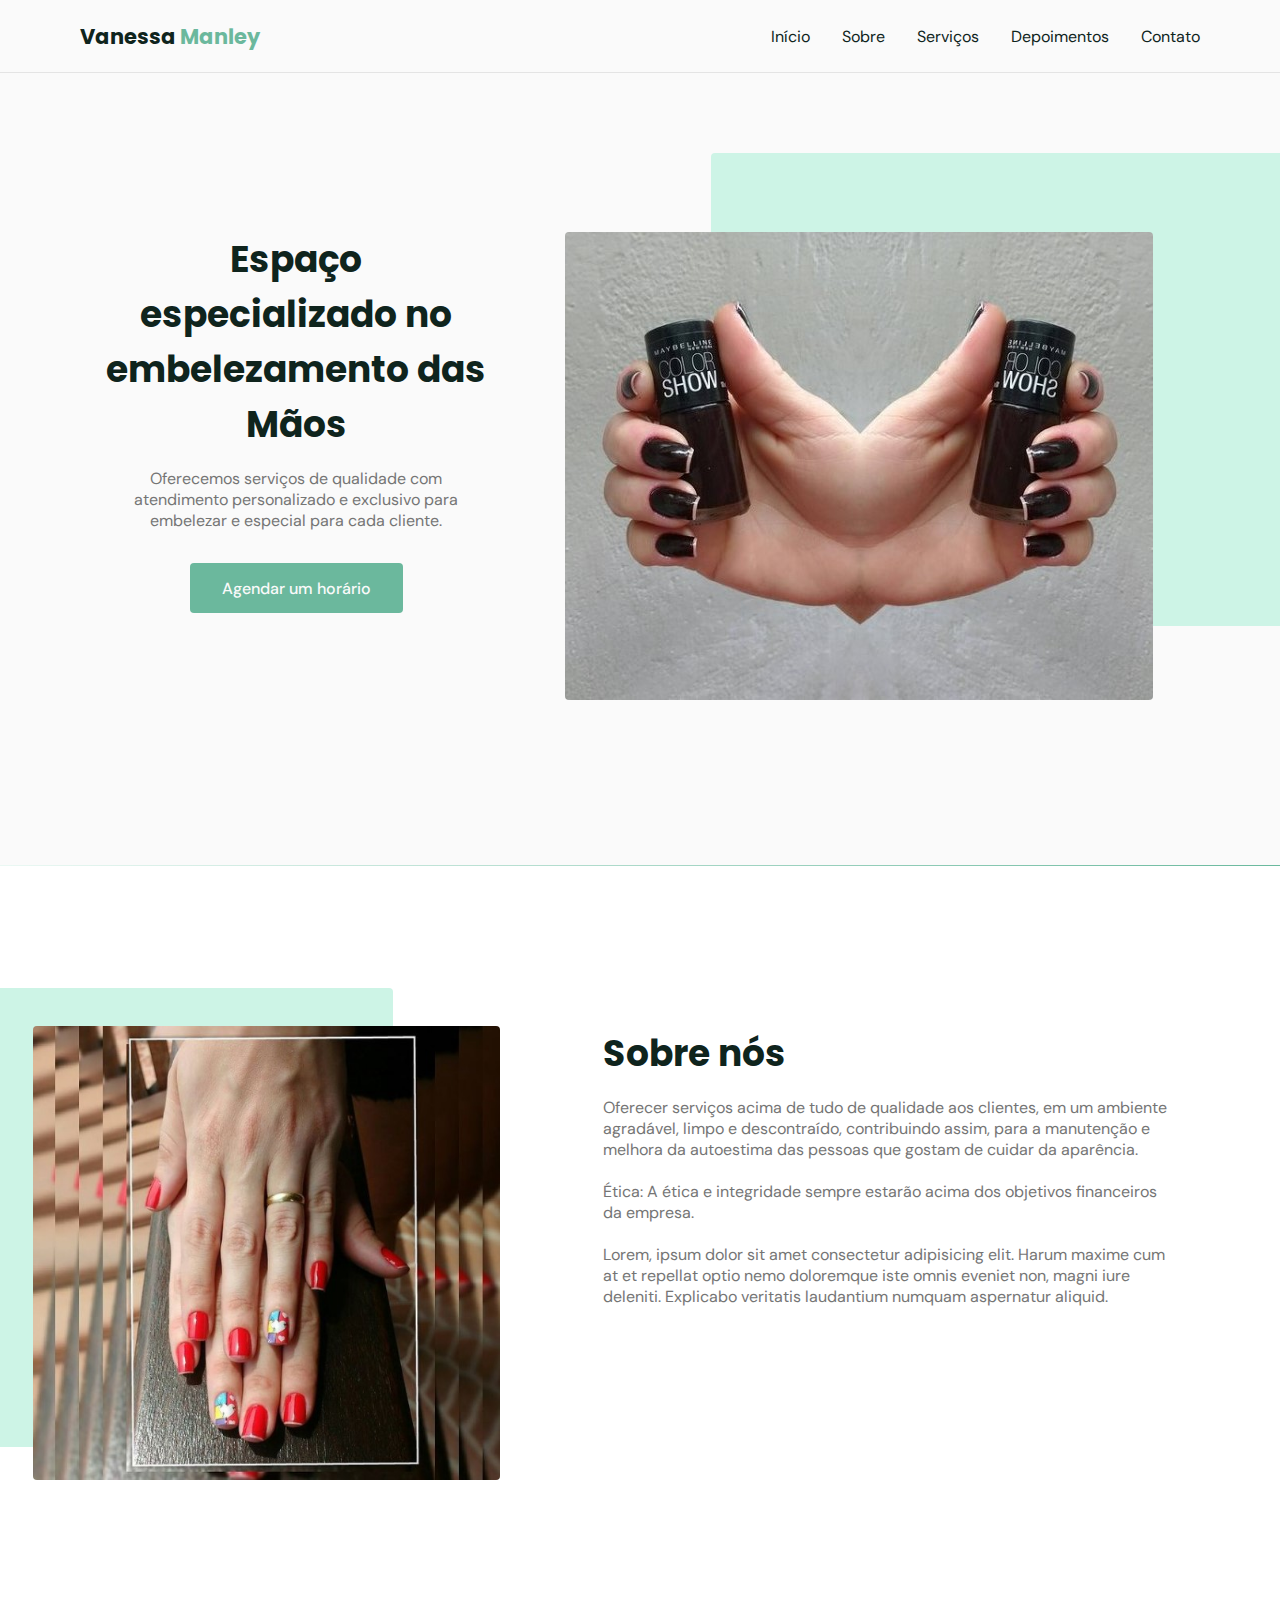
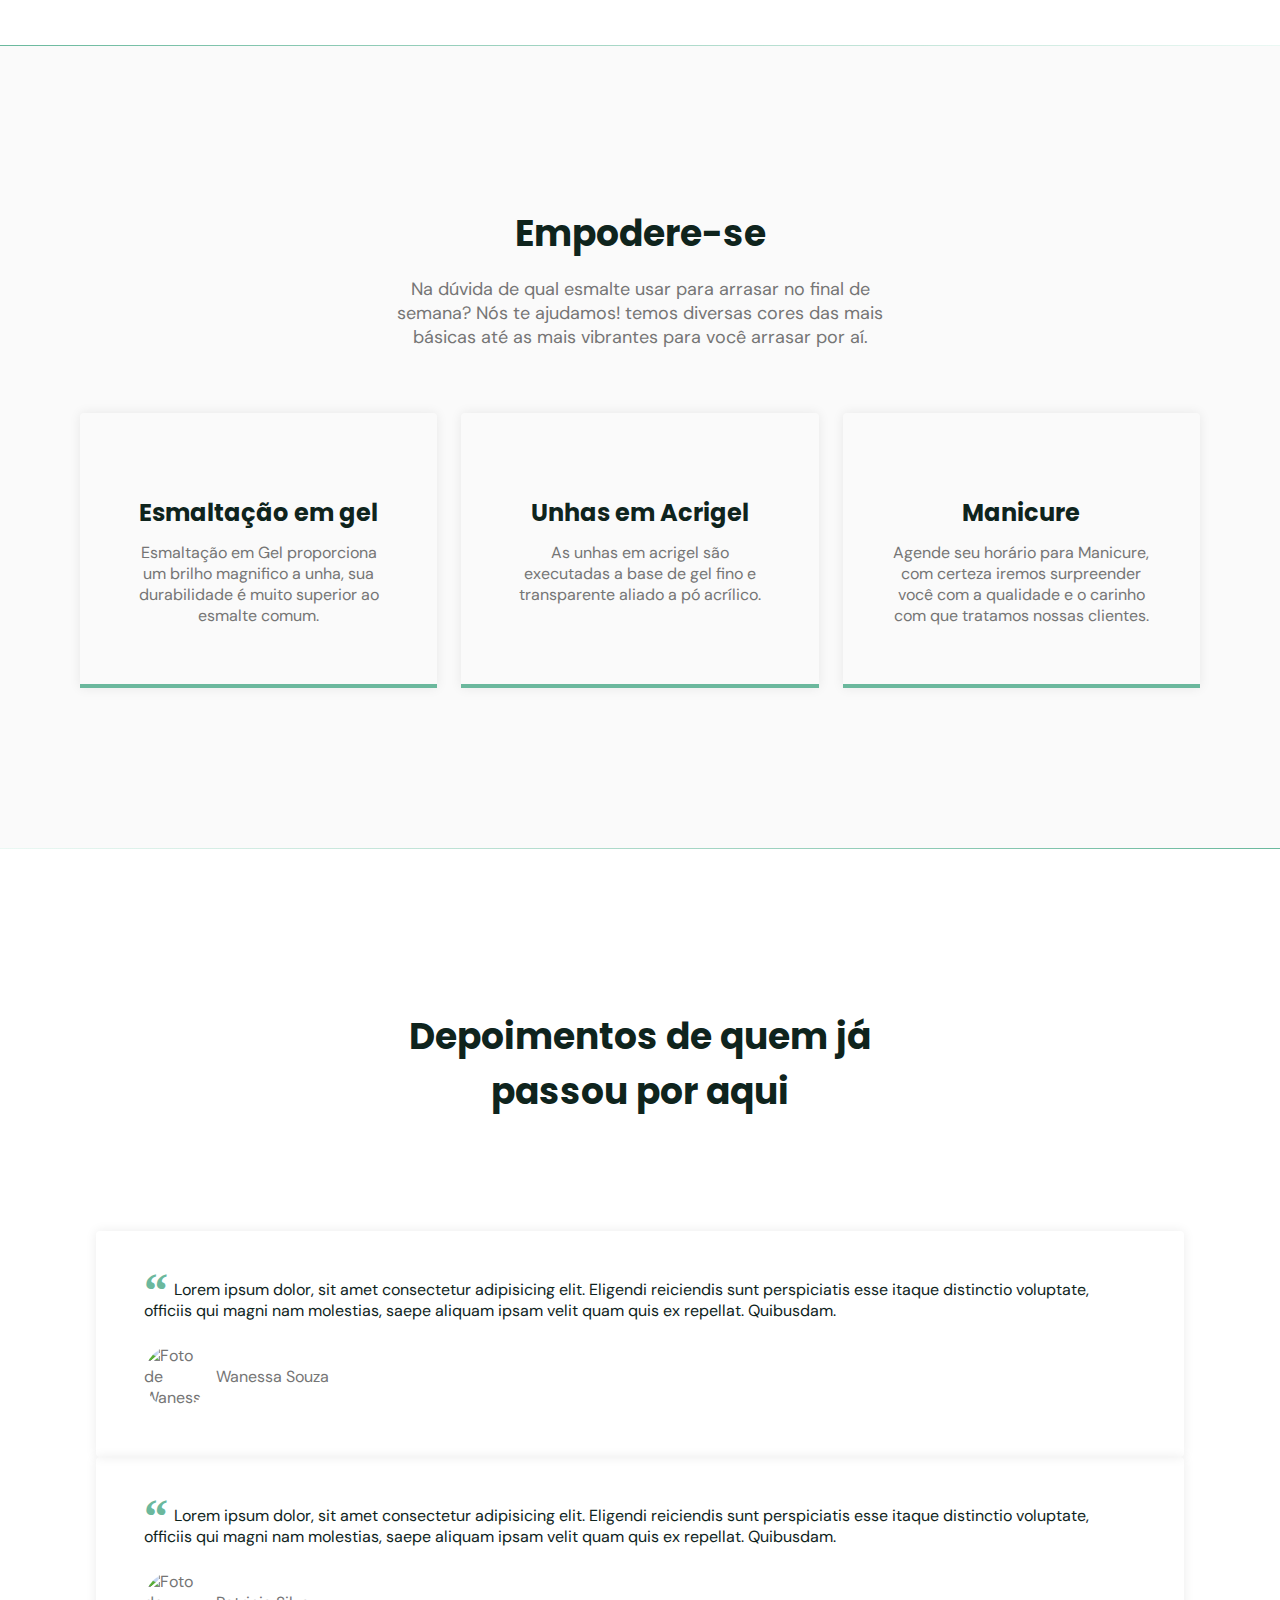
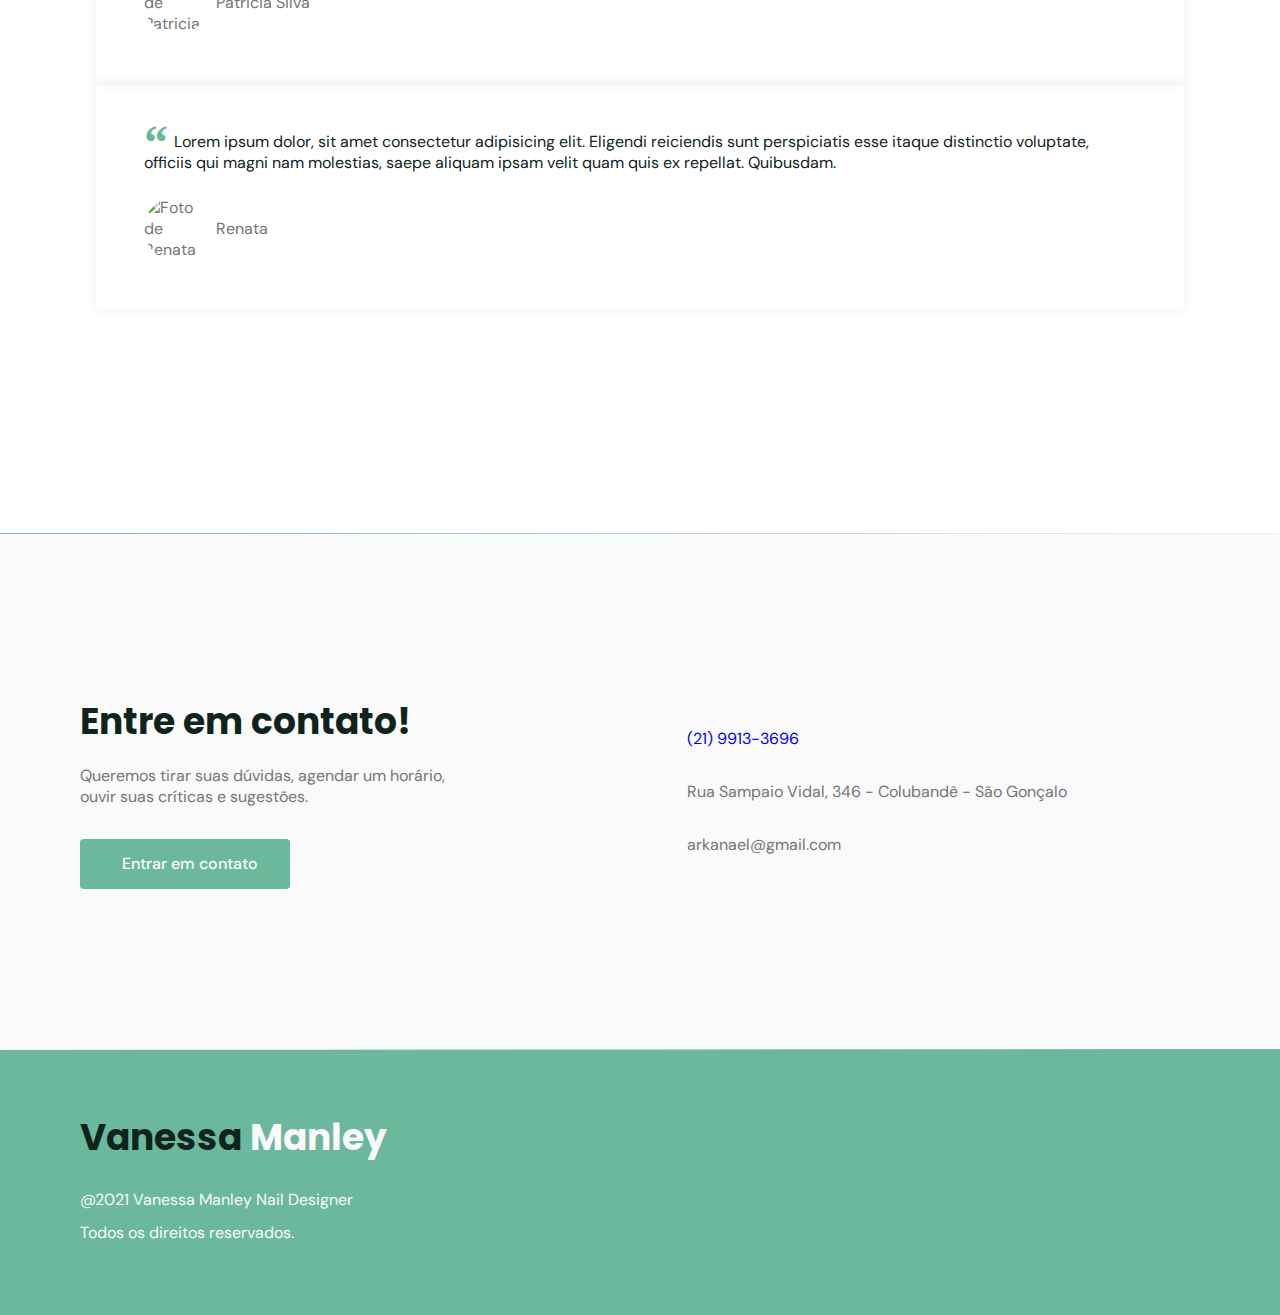
==== commit c74e5748: "Update index.html" ====
--- a/index.html
+++ b/index.html
@@ -43,7 +43,7 @@
         <div class="container grid">
           <div class="image">
             <img
-              src="assets/fotos/unhas3.jpg"
+              src="/assets/fotos/unhas3.jpg"
               alt="Mulher sorrindo penteando o cabelo de outra mulher"
             />
           </div>
@@ -65,7 +65,7 @@
       <section class="section" id="about">
         <div class="container grid">
           <div class="image">
-            <img src="assets/fotos/unhas5.jpg" alt="Três mulheres sorrindo" />
+            <img src="/assets/fotos/unhas5.jpg" alt="Três mulheres sorrindo" />
           </div>
           <div class="text">
             <h2 class="title">Sobre nós</h2>
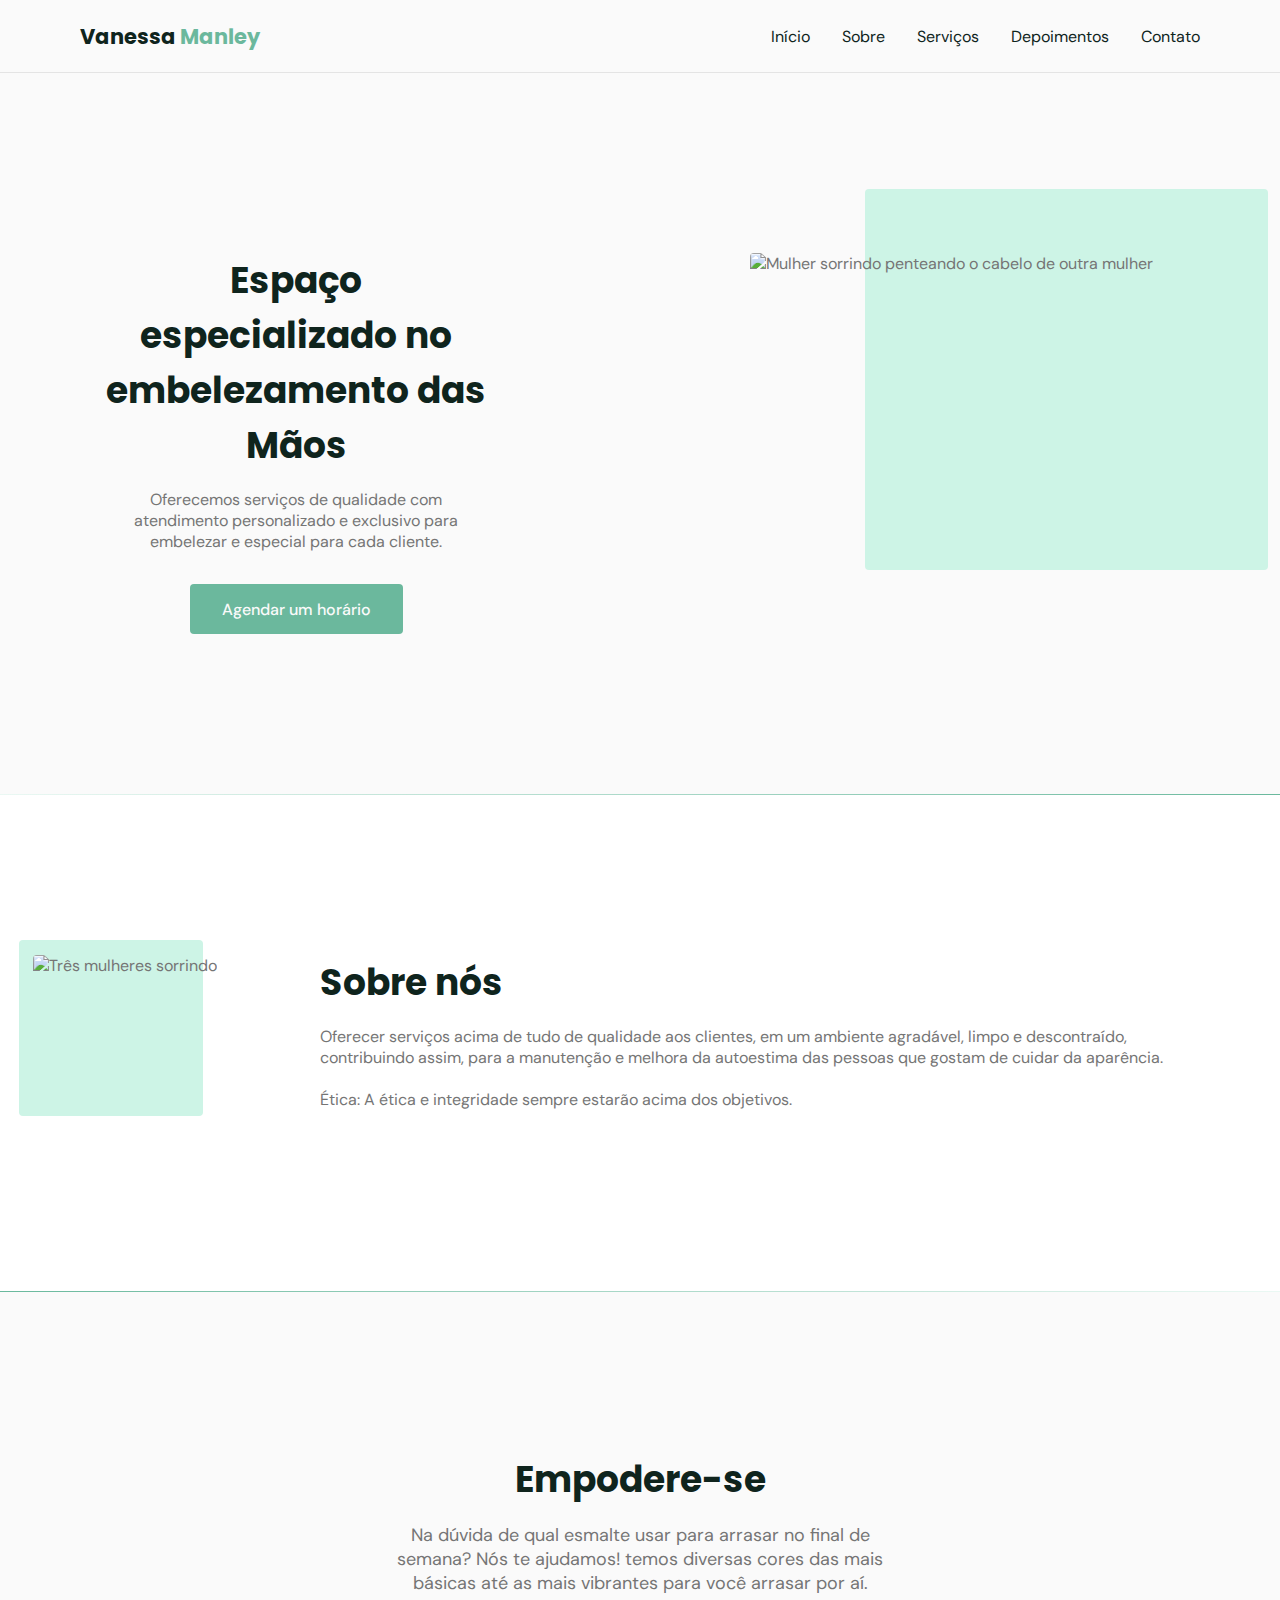
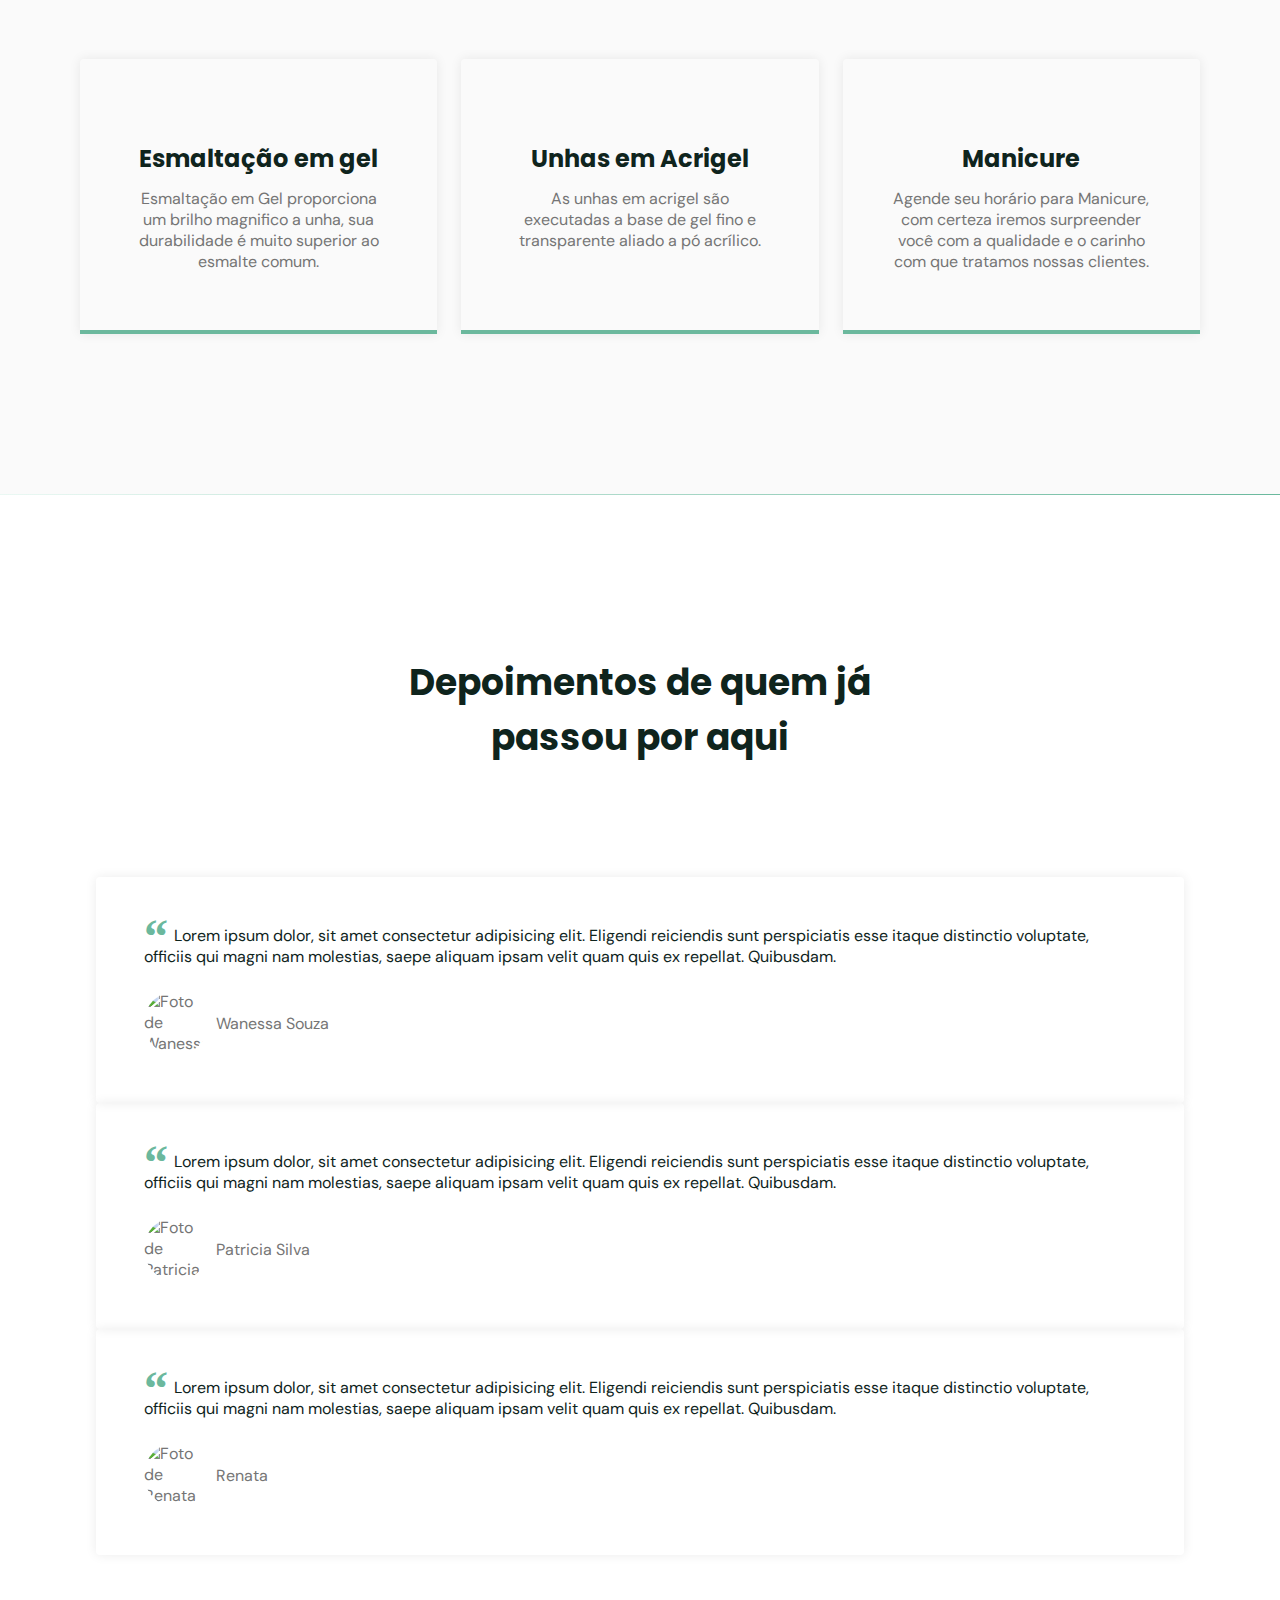
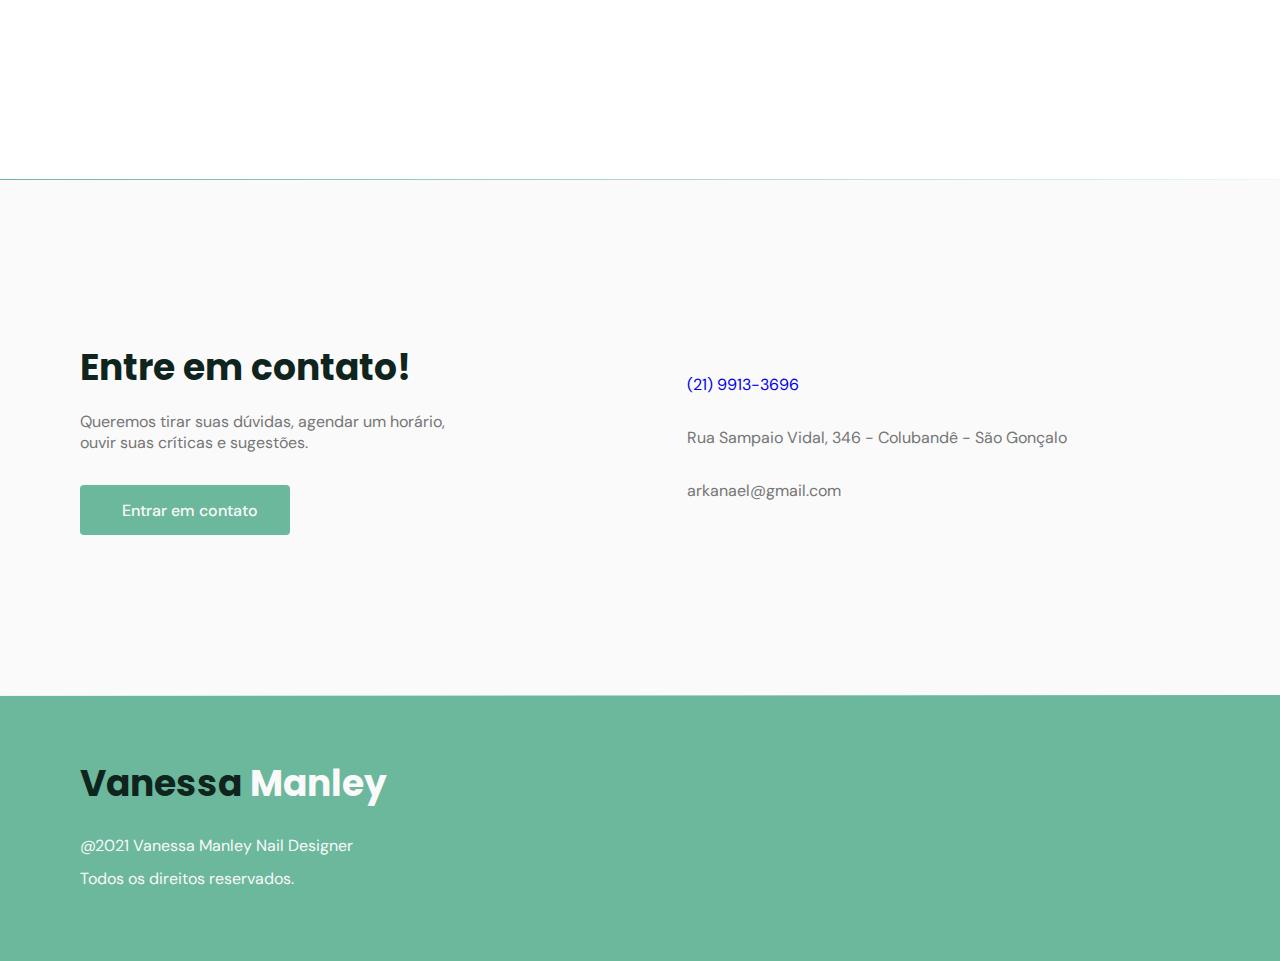
==== commit 64185b75: "Add files via upload" ====
--- a/index.html
+++ b/index.html
@@ -5,8 +5,48 @@
     <meta name="viewport" content="width=device-width, initial-scale=1.0" />
     <meta http-equiv="CACHE-CONTROL" content="NO-CACHE" />
 
+    <meta charset="utf-8" />
+        
+    <meta name="language" content="pt-BR" />
+        
+    <meta name="description" content="" />
+        
+    <meta name="robots" content="all" />
+        
+    <meta name="author" content="Luiz Guilherme Bandeira" />
+        
+    <meta name="keywords" content="" />
+        
+    <meta property="og:type" content="page" />
+        
+    <meta
+      property="og:url"
+      content="https://arkanael.github.io/vanessa-manley-nails-designer/"
+    />
+        
+    <meta property="og:title" content="" />
+        
+    <meta
+      property="og:image"
+      content="https://arkanael.github.io/vanessa-manley-nails-designer/"
+    />
+        
+    <meta property="og:description" content="Vanessa Manley Nails Designer" />
+       
+    <meta property="article:author" content="Luiz Guilherme Bandeira" />
+        
+    <meta name="twitter:card" content="summary" />
+        
+    <meta name="twitter:site" content="@" />
+       
+    <meta name="twitter:title" content="" />
+        
+    <meta name="twitter:creator" content="@" />
+        
+    <meta name="twitter:description" content="Vanessa Manley Nails Designer" />
+
     <!--Nome do salão Beutyfull girl-->
-    <title>Salão de Beleza</title>
+    <title>Vanessa Manley Nails Designer</title>
     <link
       rel="stylesheet"
       href="https://unpkg.com/swiper@7/swiper-bundle.min.css"
@@ -19,6 +59,19 @@
       href="https://fonts.googleapis.com/css2?family=DM+Sans:wght@400;500;700&family=Poppins:wght@400;500;700&display=swap"
       rel="stylesheet"
     />
+    <script
+      async
+      src="https://www.googletagmanager.com/gtag/js?id=G-11CEHZ093Q"
+    ></script>
+    <script>
+      window.dataLayer = window.dataLayer || [];
+      function gtag() {
+        dataLayer.push(arguments);
+      }
+      gtag("js", new Date());
+
+      gtag("config", "G-11CEHZ093Q");
+    </script>
   </head>
   <body>
     <header id="header">
@@ -43,7 +96,7 @@
         <div class="container grid">
           <div class="image">
             <img
-              src="/assets/fotos/unhas3.jpg"
+              src="https://arkanael.github.io/vanessa-manley-nails-designer/assets/fotos/unhas3.jpg"
               alt="Mulher sorrindo penteando o cabelo de outra mulher"
             />
           </div>
@@ -65,24 +118,25 @@
       <section class="section" id="about">
         <div class="container grid">
           <div class="image">
-            <img src="/assets/fotos/unhas5.jpg" alt="Três mulheres sorrindo" />
+            <img
+              src="https://arkanael.github.io/vanessa-manley-nails-designer/assets/fotos/unhas5.jpg"
+              alt="Três mulheres sorrindo"
+            />
           </div>
           <div class="text">
             <h2 class="title">Sobre nós</h2>
             <p>
-              Oferecer serviços acima de tudo de qualidade aos clientes, em um ambiente agradável, limpo e descontraído, contribuindo assim,  para a manutenção e melhora da autoestima das pessoas que gostam de cuidar da aparência.            </p>
+              Oferecer serviços acima de tudo de qualidade aos clientes, em um
+              ambiente agradável, limpo e descontraído, contribuindo assim, para
+              a manutenção e melhora da autoestima das pessoas que gostam de
+              cuidar da aparência.
+            </p>
             <br />
             <p>
-              Ética: A ética e integridade sempre estarão acima dos objetivos financeiros da empresa.
-
+              Ética: A ética e integridade sempre estarão acima dos objetivos.
             </p>
             <br />
-            <p>
-              Lorem, ipsum dolor sit amet consectetur adipisicing elit. Harum
-              maxime cum at et repellat optio nemo doloremque iste omnis eveniet
-              non, magni iure deleniti. Explicabo veritatis laudantium numquam
-              aspernatur aliquid.
-            </p>
+            <p></p>
           </div>
         </div>
       </section>
@@ -95,8 +149,8 @@
             <h2 class="title">Empodere-se</h2>
             <p class="subtitle">
               Na dúvida de qual esmalte usar para arrasar no final de semana?
-              Nós te ajudamos!
-              temos diversas cores das mais básicas até as mais vibrantes para você arrasar por aí.
+              Nós te ajudamos! temos diversas cores das mais básicas até as mais
+              vibrantes para você arrasar por aí.
             </p>
           </header>
           <div class="cards grid">
@@ -104,22 +158,25 @@
               <i class="icon-woman-hair"></i>
               <h3 class="title">Esmaltação em gel</h3>
               <p>
-                Esmaltação em Gel proporciona um brilho magnifico a unha, sua durabilidade é muito superior ao esmalte comum.
+                Esmaltação em Gel proporciona um brilho magnifico a unha, sua
+                durabilidade é muito superior ao esmalte comum.
               </p>
             </div>
             <div class="card">
               <i class="icon-trim"></i>
               <h3 class="title">Unhas em Acrigel</h3>
               <p>
-                As unhas em acrigel são executadas a base de gel fino e transparente aliado a pó acrílico.              </p>
+                As unhas em acrigel são executadas a base de gel fino e
+                transparente aliado a pó acrílico.
+              </p>
             </div>
             <div class="card">
               <i class="icon-cosmetic"></i>
               <h3 class="title">Manicure</h3>
               <p>
-                Agende seu horário para Manicure, com certeza iremos surpreender você com a qualidade e o carinho com que tratamos nossas clientes.
-
-
+                Agende seu horário para Manicure, com certeza iremos surpreender
+                você com a qualidade e o carinho com que tratamos nossas
+                clientes.
               </p>
             </div>
           </div>
@@ -147,7 +204,7 @@
                   </p>
                   <cite>
                     <img
-                      src="assets/fotos/28.jpg"
+                      src="./assets/fotos/28.jpg"
                       alt="Foto de Wanessa Souza"
                     />
                     Wanessa Souza
@@ -166,7 +223,7 @@
                   </p>
                   <cite>
                     <img
-                      src="/assets/fotos/12.jpg"
+                      src="./assets/fotos/12.jpg"
                       alt="Foto de Patricia Silva"
                     />
                     Patricia Silva
@@ -206,8 +263,8 @@
           <div class="text">
             <h2 class="title">Entre em contato!</h2>
             <p>
-              Queremos tirar suas dúvidas, agendar um horário, ouvir suas críticas
-              e sugestões.
+              Queremos tirar suas dúvidas, agendar um horário, ouvir suas
+              críticas e sugestões.
             </p>
             <a
               href="https://api.whatsapp.com/send?phone=+5521991933696&text=Oi! Gostaria de agendar um horário"
@@ -218,8 +275,14 @@
           </div>
           <div class="links">
             <ul class="grid">
-              <li><i class="icon-phone"></i> <a href="tel:+5521991933696">(21) 9913-3696</a></li>
-              <li><i class="icon-map-pin"></i> Rua Sampaio Vidal, 346 - Colubandê - São Gonçalo</li>
+              <li>
+                <i class="icon-phone"></i>
+                <a href="tel:+5521991933696">(21) 9913-3696</a>
+              </li>
+              <li>
+                <i class="icon-map-pin"></i> Rua Sampaio Vidal, 346 - Colubandê
+                - São Gonçalo
+              </li>
               <li><i class="icon-mail"></i> arkanael@gmail.com</li>
             </ul>
           </div>
@@ -235,10 +298,10 @@
           <p>Todos os direitos reservados.</p>
         </div>
         <div class="social grid">
-          <a href="https://instagram.com" target="_blank"
+          <a href="https://www.instagram.com/vanessamanle/" target="_blank"
             ><i class="icon-instagram"></i
           ></a>
-          <a href="https://facebook.com" target="_blank"
+          <a href="https://web.facebook.com/vanessa.manley.10" target="_blank"
             ><i class="icon-facebook"></i
           ></a>
           <a href="https://youtube.com" target="_blank"
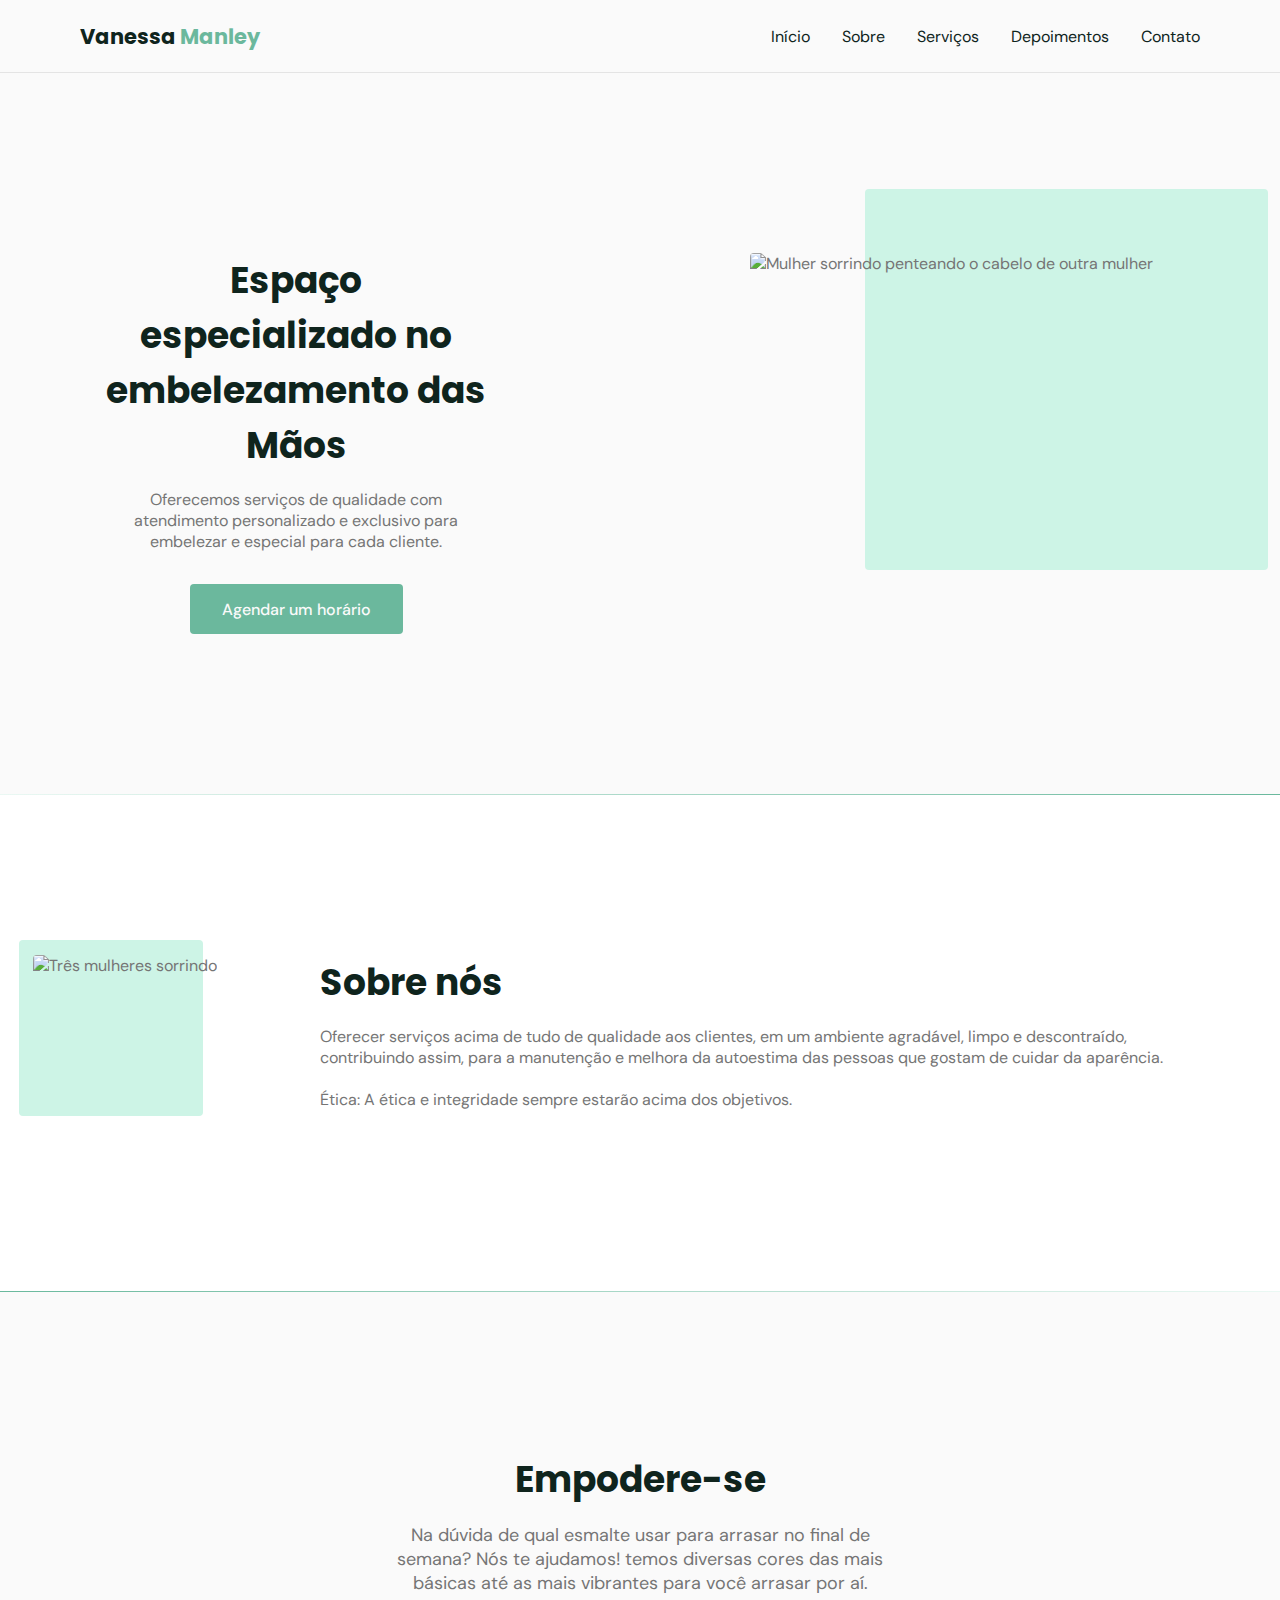
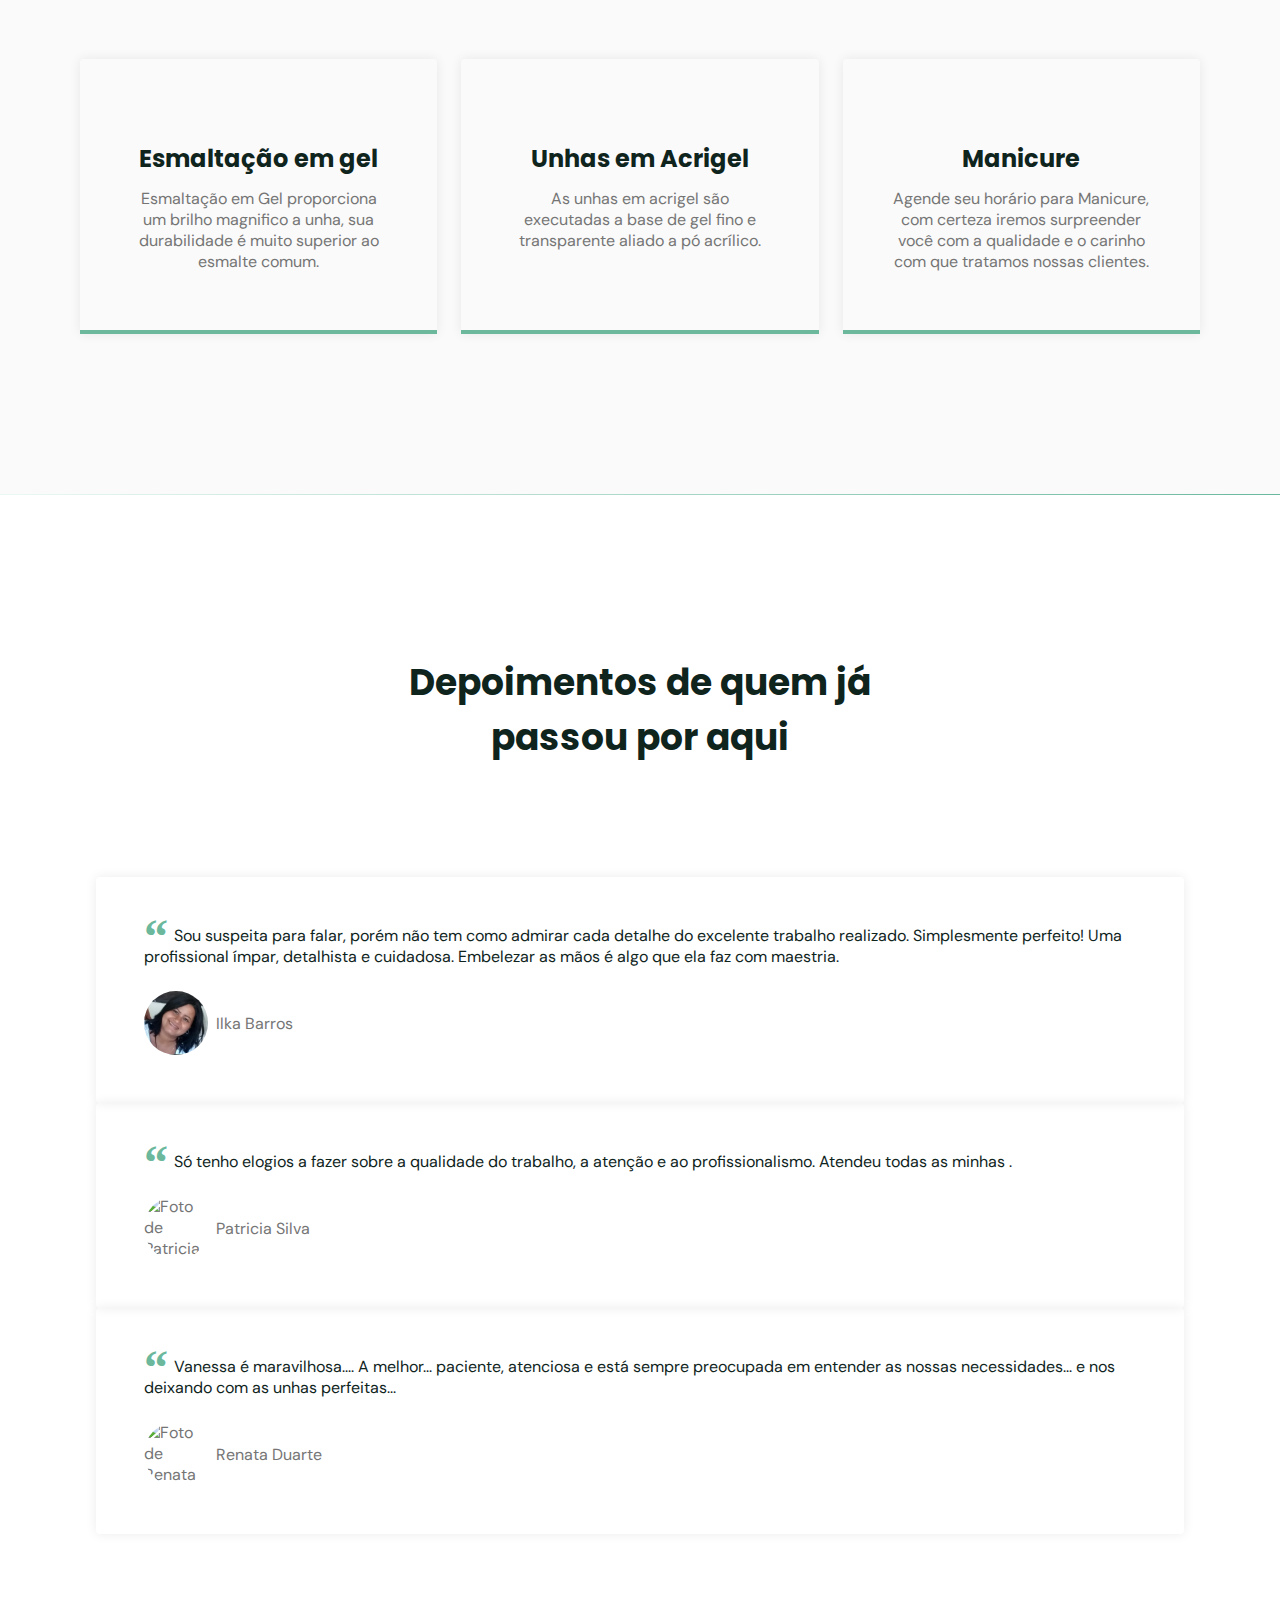
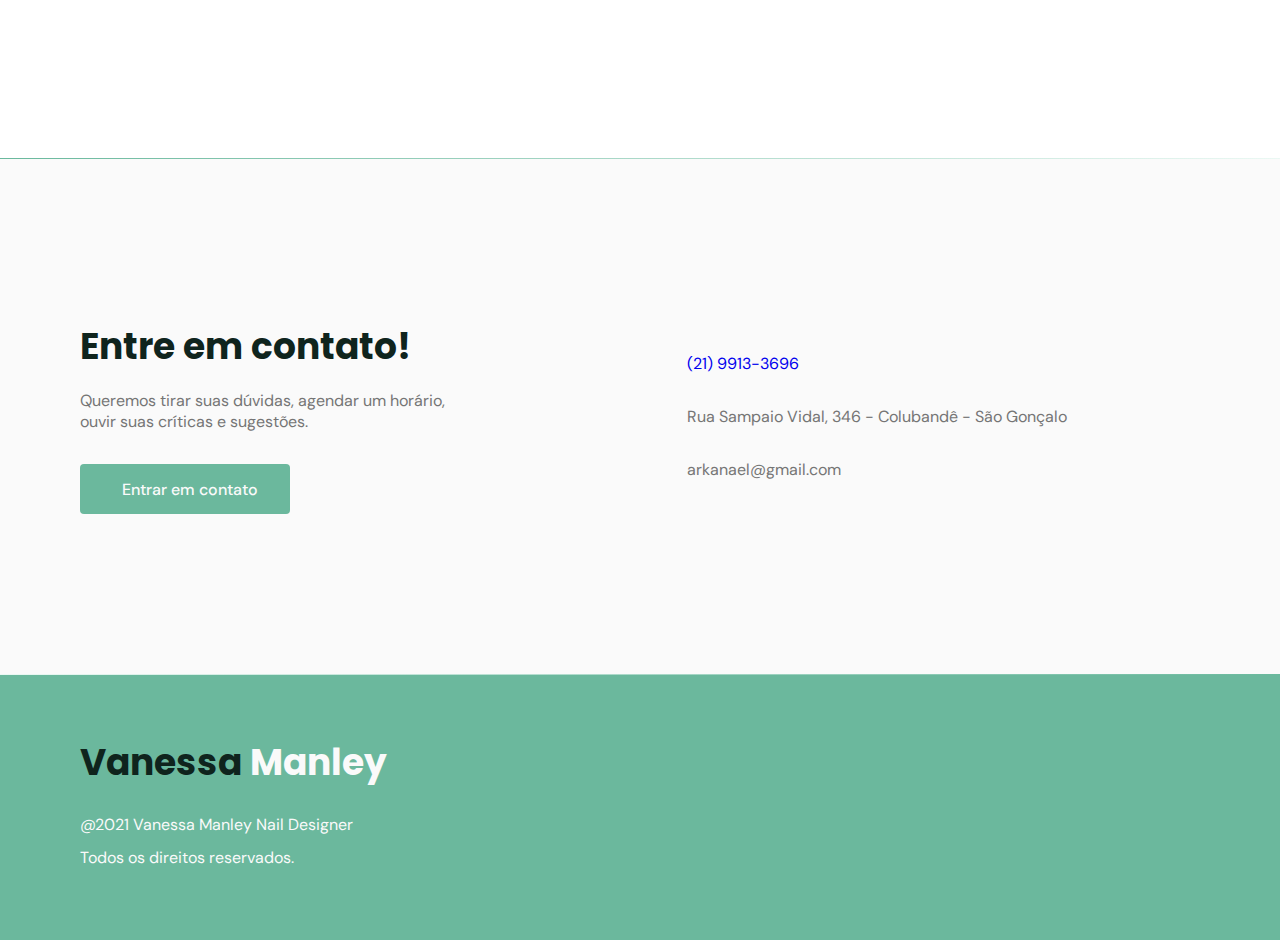
==== commit 86debd1f: "Update index.html" ====
--- a/index.html
+++ b/index.html
@@ -21,7 +21,7 @@
         
     <meta
       property="og:url"
-      content="https://arkanael.github.io/vanessa-manley-nails-designer/"
+      content="https://vanessa-manley.site"
     />
         
     <meta property="og:title" content="" />
@@ -96,7 +96,7 @@
         <div class="container grid">
           <div class="image">
             <img
-              src="https://arkanael.github.io/vanessa-manley-nails-designer/assets/fotos/unhas3.jpg"
+              src="https://vanessa-manley.site/assets/fotos/unhas3.jpg"
               alt="Mulher sorrindo penteando o cabelo de outra mulher"
             />
           </div>
@@ -108,7 +108,9 @@
               Oferecemos serviços de qualidade com atendimento personalizado e
               exclusivo para embelezar e especial para cada cliente.
             </p>
-            <a class="button" href="#">Agendar um horário</a>
+            <a class="button" href="https://api.whatsapp.com/send?phone=+5521991933696&text=Oi! Gostaria de agendar um horário"
+            >Agendar um horário</a>
+            
           </div>
         </div>
       </section>
@@ -119,7 +121,7 @@
         <div class="container grid">
           <div class="image">
             <img
-              src="https://arkanael.github.io/vanessa-manley-nails-designer/assets/fotos/unhas5.jpg"
+              src="https://vanessa-manley.site/assets/fotos/unhas5.jpg"
               alt="Três mulheres sorrindo"
             />
           </div>
@@ -197,17 +199,17 @@
                 <blockquote>
                   <p>
                     <span>&ldquo;</span>
-                    Lorem ipsum dolor, sit amet consectetur adipisicing elit.
-                    Eligendi reiciendis sunt perspiciatis esse itaque distinctio
-                    voluptate, officiis qui magni nam molestias, saepe aliquam
-                    ipsam velit quam quis ex repellat. Quibusdam.
+                    Sou suspeita para falar, porém não tem como admirar cada
+                    detalhe do excelente trabalho realizado. Simplesmente
+                    perfeito! Uma profissional ímpar, detalhista e cuidadosa.
+                    Embelezar as mãos é algo que ela faz com maestria.
                   </p>
                   <cite>
                     <img
-                      src="./assets/fotos/28.jpg"
-                      alt="Foto de Wanessa Souza"
+                      src="./assets/fotos/Ilka.jpeg"
+                      alt="Foto de Ilka Barros"
                     />
-                    Wanessa Souza
+                    Ilka Barros
                   </cite>
                 </blockquote>
               </div>
@@ -216,14 +218,12 @@
                 <blockquote>
                   <p>
                     <span>&ldquo;</span>
-                    Lorem ipsum dolor, sit amet consectetur adipisicing elit.
-                    Eligendi reiciendis sunt perspiciatis esse itaque distinctio
-                    voluptate, officiis qui magni nam molestias, saepe aliquam
-                    ipsam velit quam quis ex repellat. Quibusdam.
+                    Só tenho elogios a fazer sobre a qualidade do trabalho, a atenção e ao profissionalismo. Atendeu 
+                    todas as minhas .
                   </p>
                   <cite>
                     <img
-                      src="./assets/fotos/12.jpg"
+                      src="https://vanessa-manley.site/assets/fotos/12.jpg"
                       alt="Foto de Patricia Silva"
                     />
                     Patricia Silva
@@ -235,17 +235,15 @@
                 <blockquote>
                   <p>
                     <span>&ldquo;</span>
-                    Lorem ipsum dolor, sit amet consectetur adipisicing elit.
-                    Eligendi reiciendis sunt perspiciatis esse itaque distinctio
-                    voluptate, officiis qui magni nam molestias, saepe aliquam
-                    ipsam velit quam quis ex repellat. Quibusdam.
+                    Vanessa é maravilhosa.... A melhor... paciente, atenciosa e está sempre preocupada em entender as nossas necessidades... 
+                    e nos deixando com as unhas perfeitas...
                   </p>
                   <cite>
                     <img
-                      src="assets/fotos/18.jpg"
+                      src="https://vanessa-manley.site/assets/fotos/18.jpg"
                       alt="Foto de Renata Duarte"
                     />
-                    Renata
+                    Renata Duarte
                   </cite>
                 </blockquote>
               </div>
@@ -304,9 +302,6 @@
           <a href="https://web.facebook.com/vanessa.manley.10" target="_blank"
             ><i class="icon-facebook"></i
           ></a>
-          <a href="https://youtube.com" target="_blank"
-            ><i class="icon-youtube"></i
-          ></a>
         </div>
       </div>
     </footer>
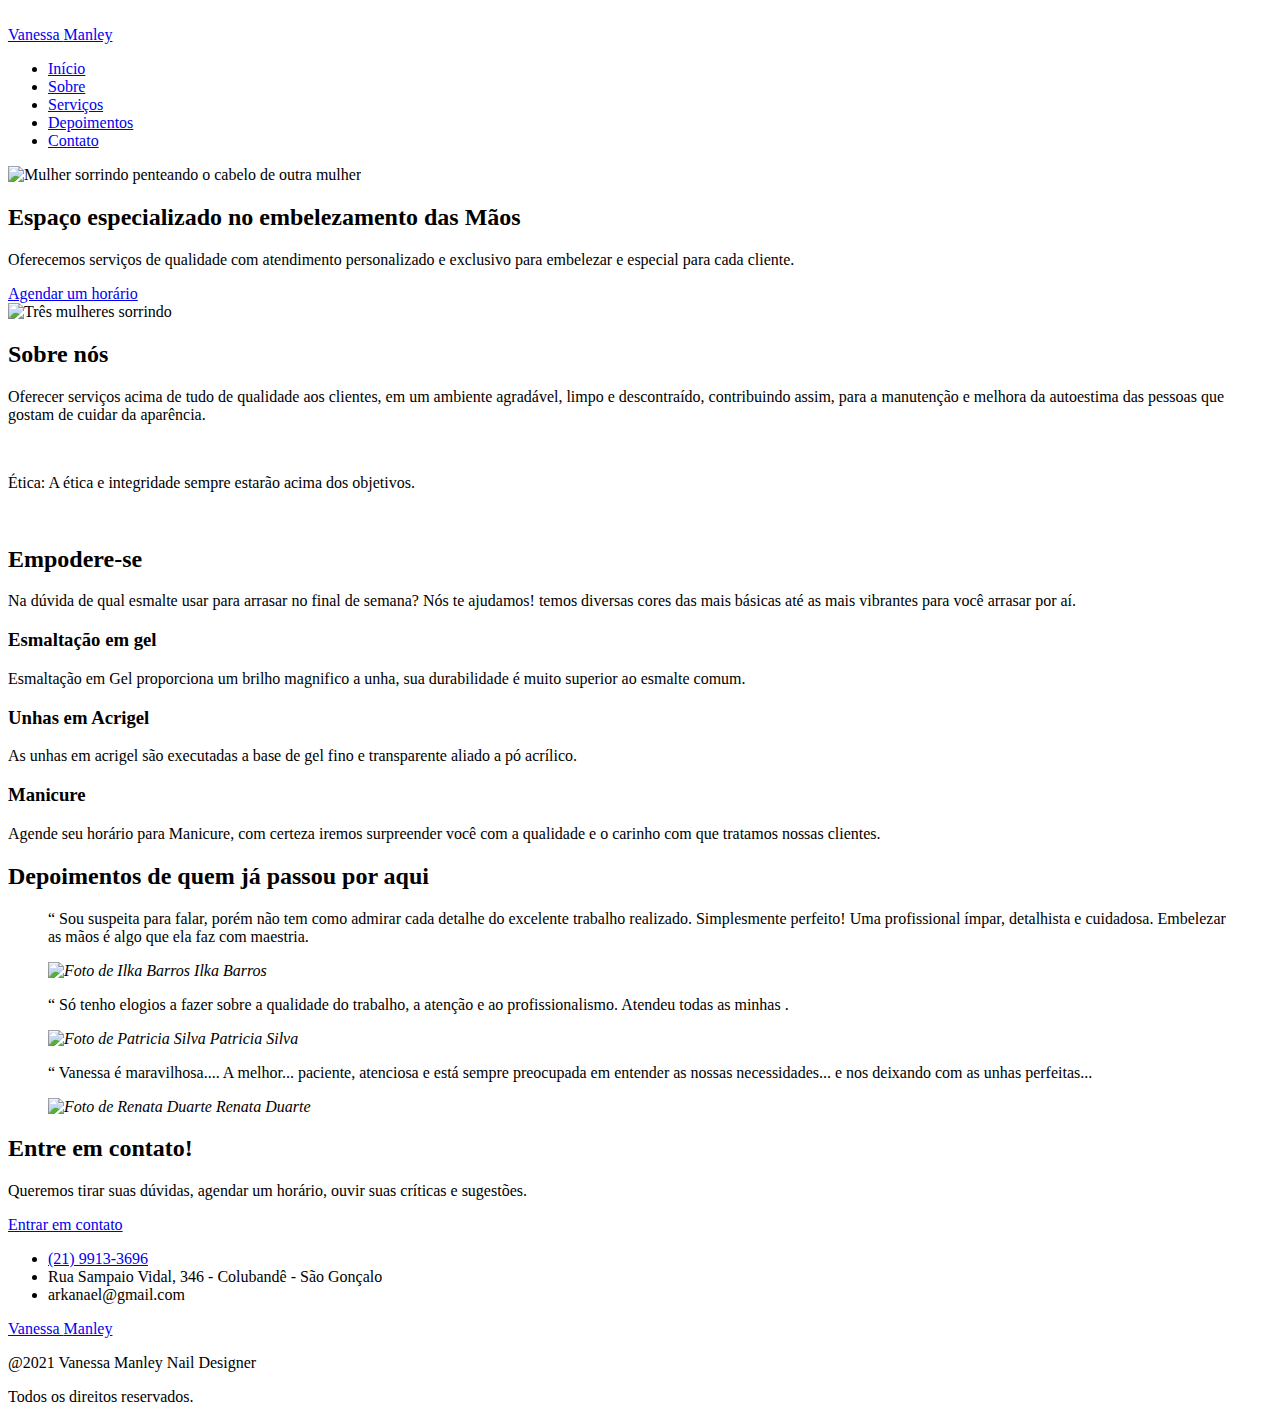
==== commit 2f17fe02: "Update index.html" ====
--- a/index.html
+++ b/index.html
@@ -51,8 +51,8 @@
       rel="stylesheet"
       href="https://unpkg.com/swiper@7/swiper-bundle.min.css"
     />
-    <link rel="stylesheet" href="assets/fonts/style.css" />
-    <link rel="stylesheet" href="style.css" />
+    <link rel="stylesheet" href="https://vanessa-manley.site/assets/fonts/style.css" />
+    <link rel="stylesheet" href="https://vanessa-manley.site/style.css" />
     <link rel="preconnect" href="https://fonts.googleapis.com" />
     <link rel="preconnect" href="https://fonts.gstatic.com" crossorigin />
     <link
@@ -206,7 +206,7 @@
                   </p>
                   <cite>
                     <img
-                      src="./assets/fotos/Ilka.jpeg"
+                      src="https://vanessa-manley.site/assets/fotos/Ilka.jpeg"
                       alt="Foto de Ilka Barros"
                     />
                     Ilka Barros
@@ -308,6 +308,6 @@
     <a href="#home" class="back-to-top"><i class="icon-arrow-up"</a>
     <script src="https://unpkg.com/swiper@7/swiper-bundle.min.js"></script>
     <script src="https://unpkg.com/scrollreveal"></script>
-    <script src="main.js"></script>
+    <script src="https://vanessa-manley.site/main.js"></script>
   </body>
 </html>
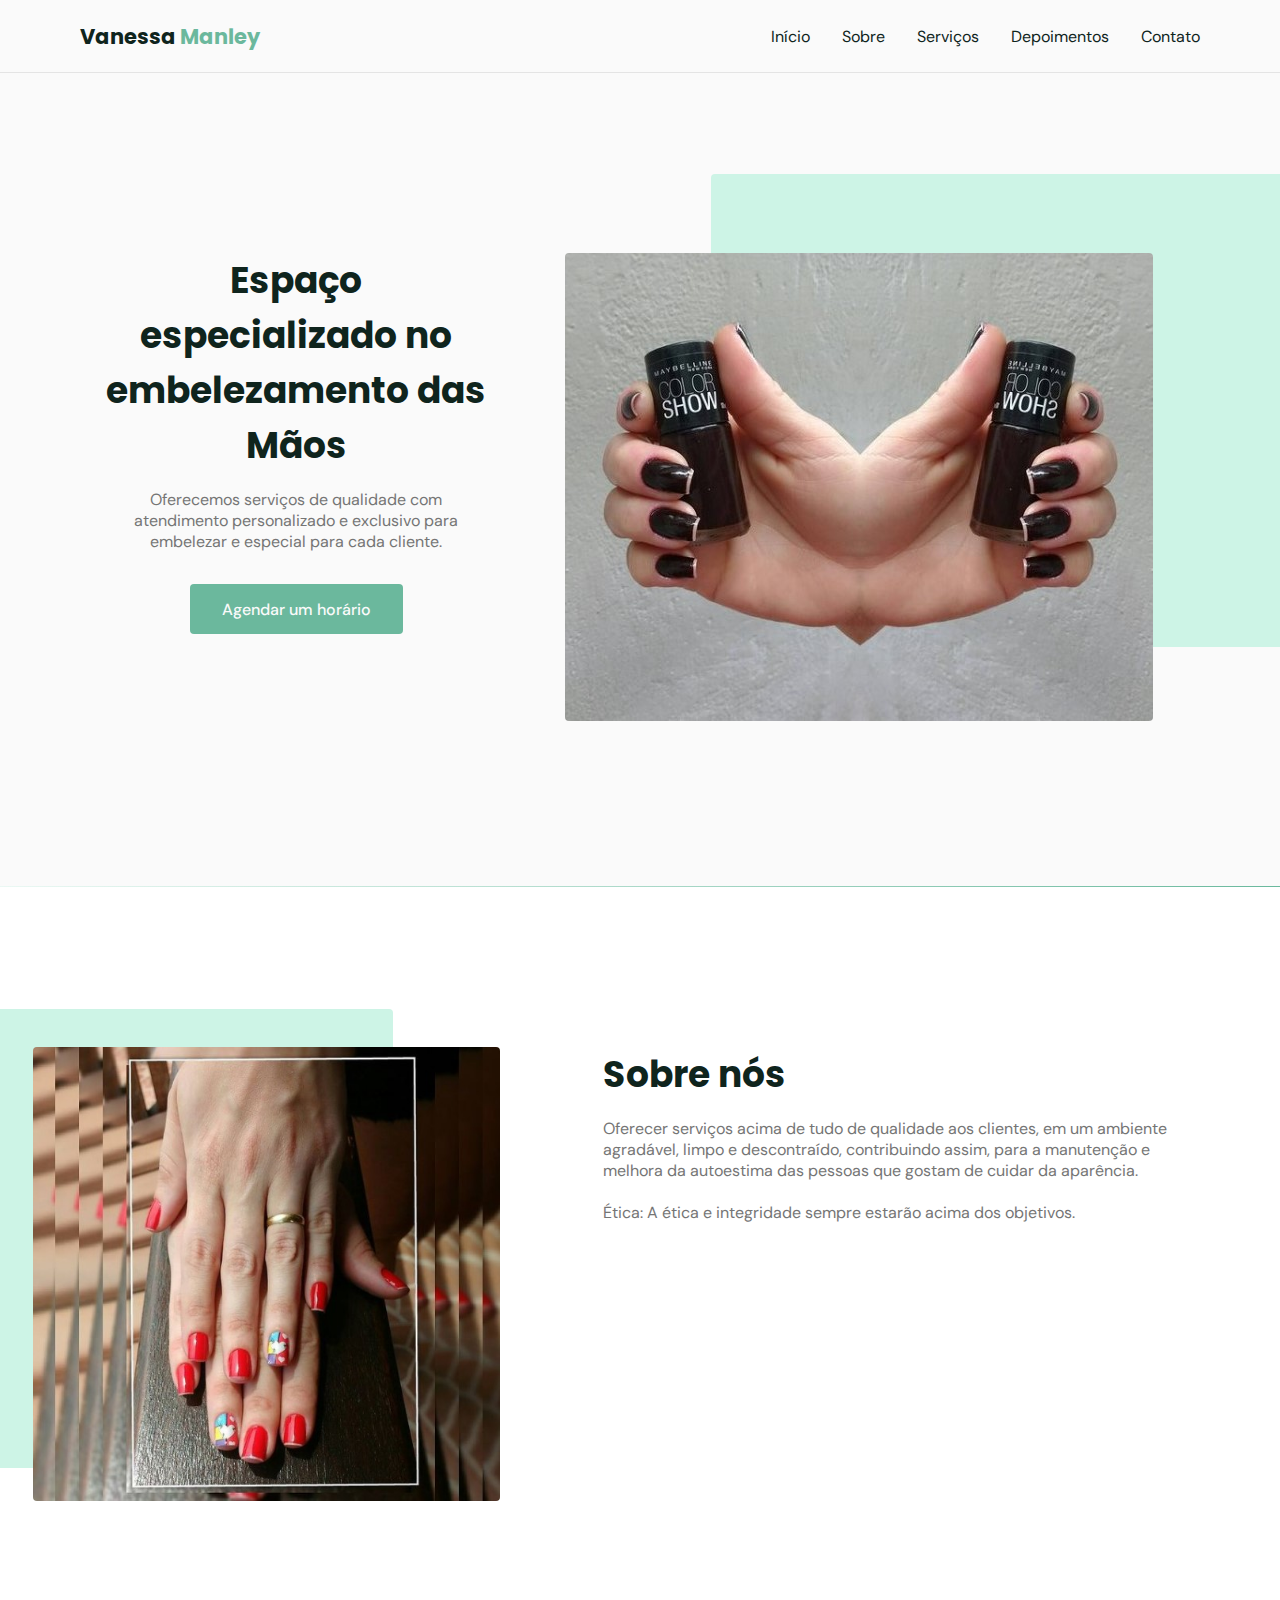
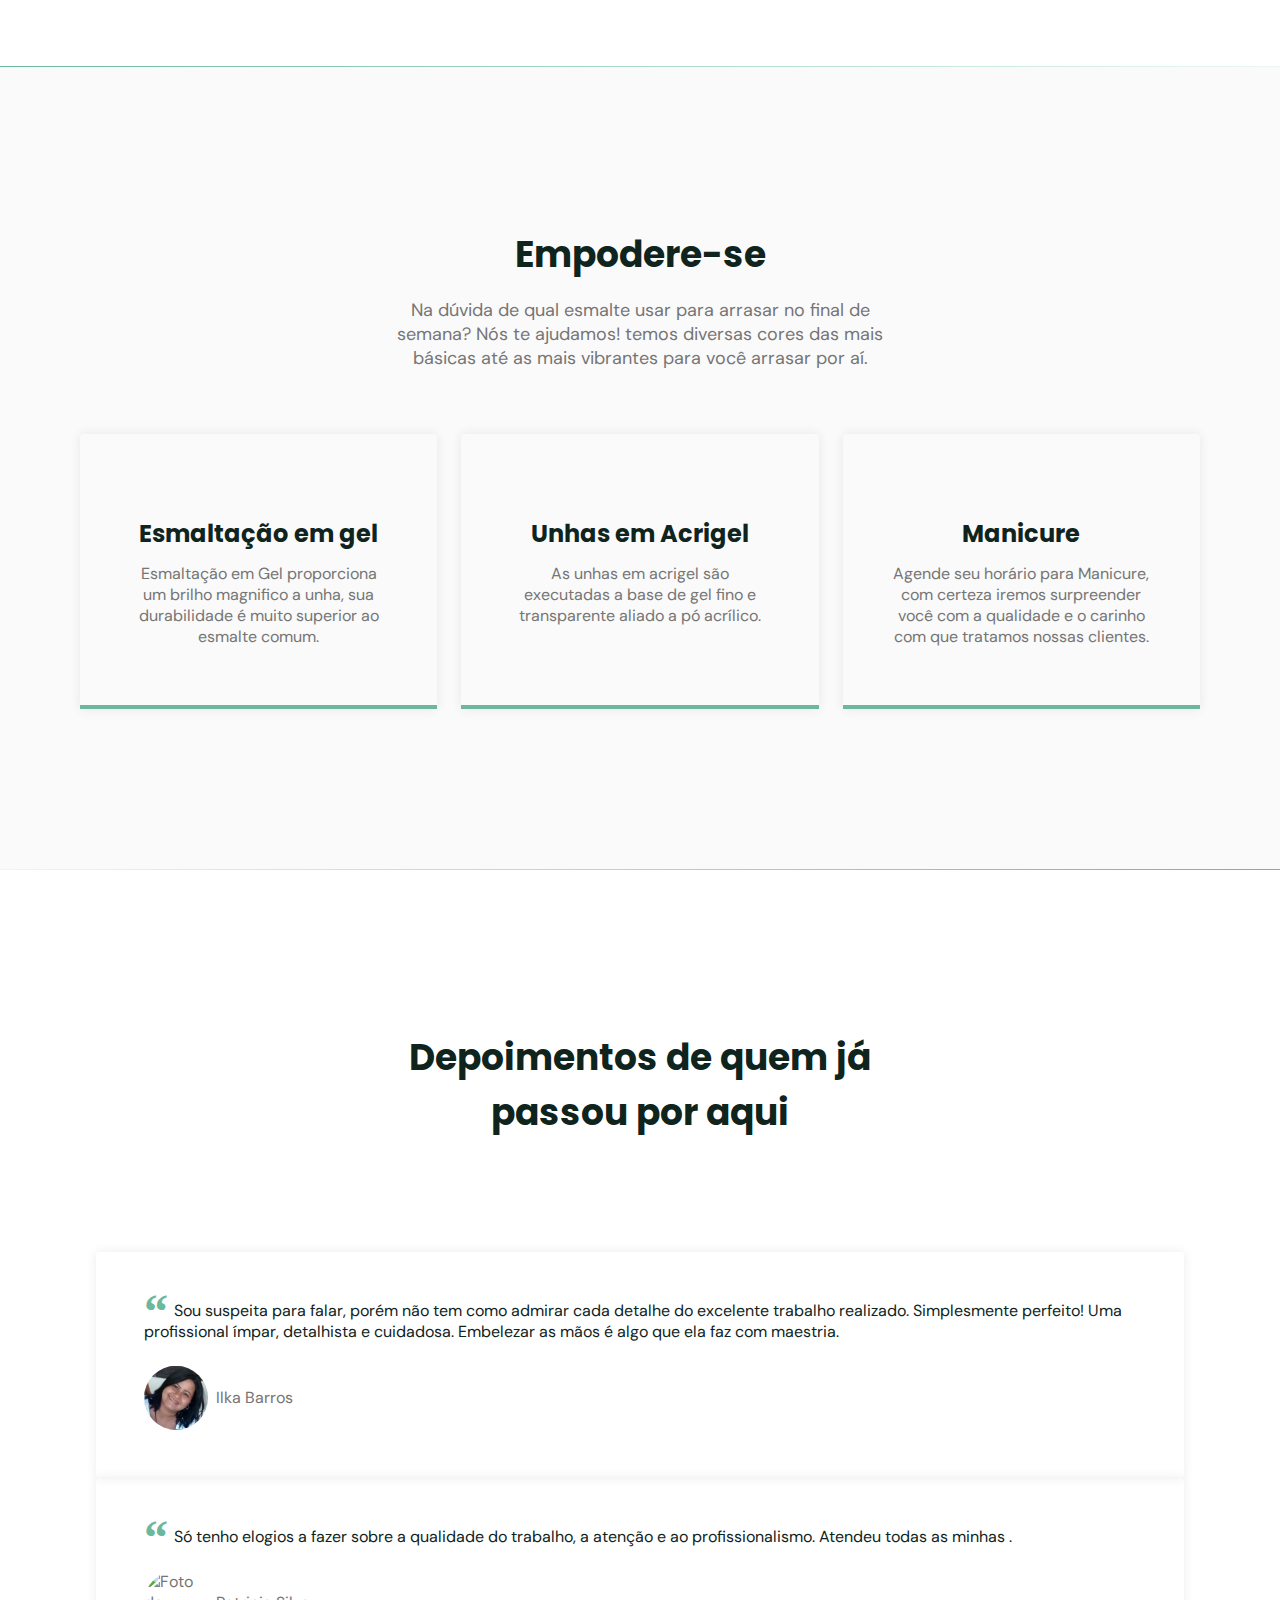
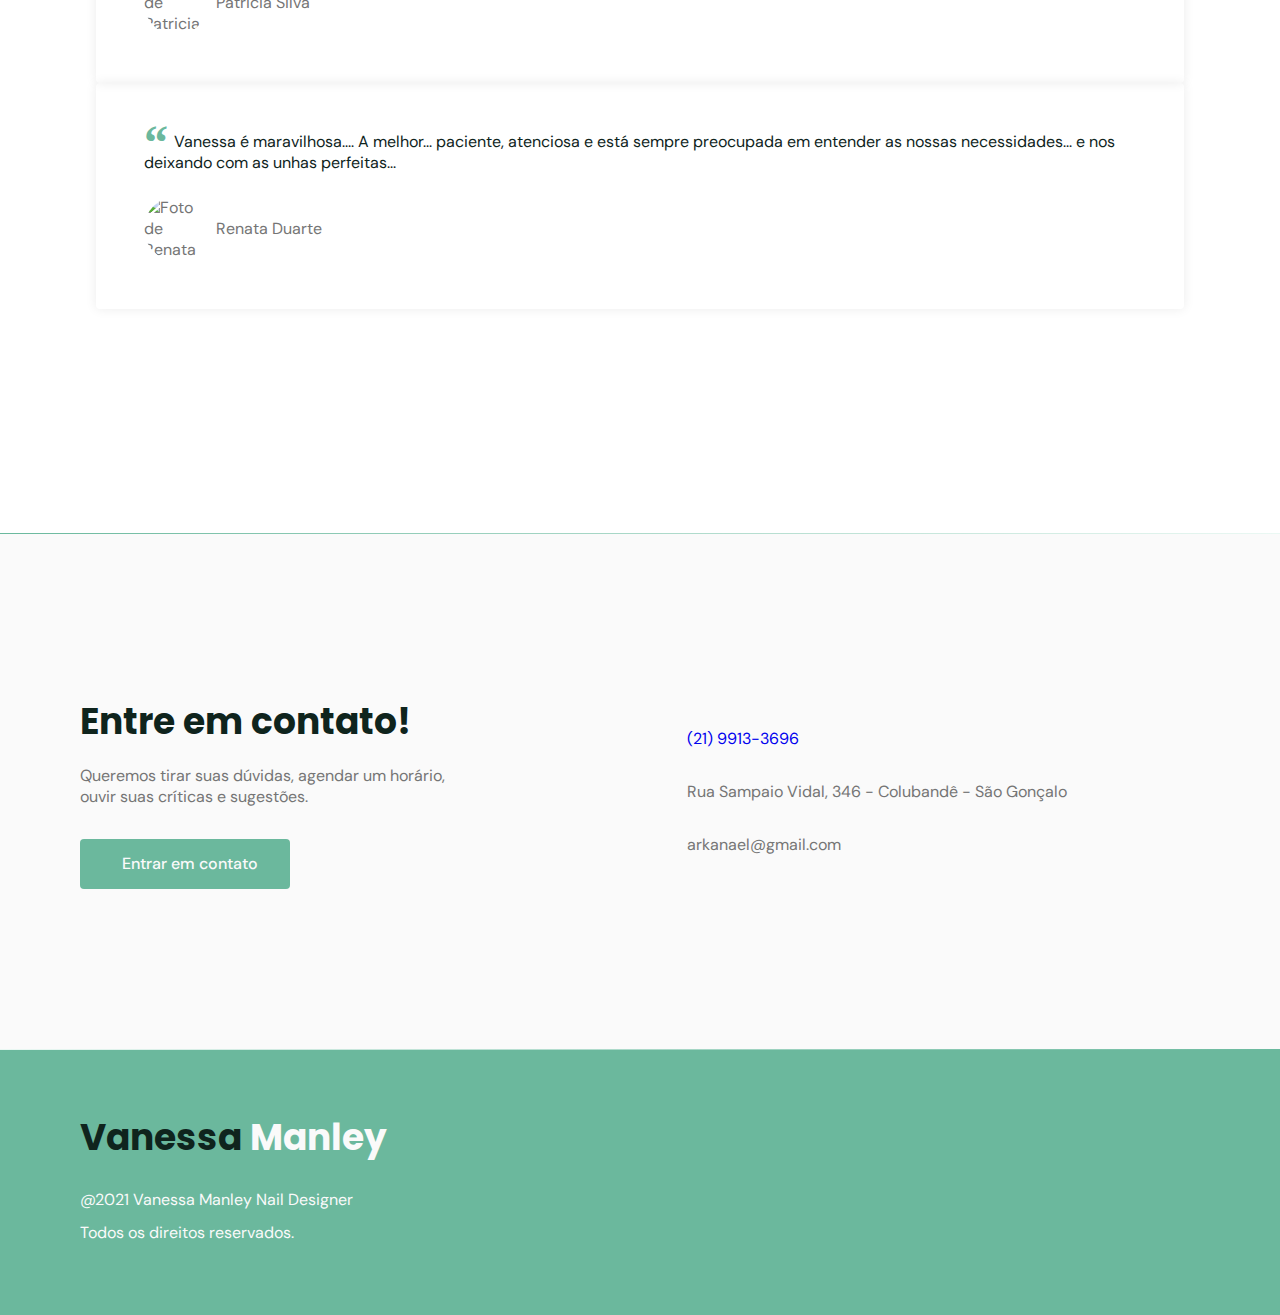
==== commit f7e5a683: "Update index.html" ====
--- a/index.html
+++ b/index.html
@@ -51,8 +51,8 @@
       rel="stylesheet"
       href="https://unpkg.com/swiper@7/swiper-bundle.min.css"
     />
-    <link rel="stylesheet" href="https://vanessa-manley.site/assets/fonts/style.css" />
-    <link rel="stylesheet" href="https://vanessa-manley.site/style.css" />
+    <link rel="stylesheet" href="assets/fonts/style.css" />
+    <link rel="stylesheet" href="style.css" />
     <link rel="preconnect" href="https://fonts.googleapis.com" />
     <link rel="preconnect" href="https://fonts.gstatic.com" crossorigin />
     <link
@@ -96,7 +96,7 @@
         <div class="container grid">
           <div class="image">
             <img
-              src="https://vanessa-manley.site/assets/fotos/unhas3.jpg"
+              src="assets/fotos/unhas3.jpg"
               alt="Mulher sorrindo penteando o cabelo de outra mulher"
             />
           </div>
@@ -121,7 +121,7 @@
         <div class="container grid">
           <div class="image">
             <img
-              src="https://vanessa-manley.site/assets/fotos/unhas5.jpg"
+              src="assets/fotos/unhas5.jpg"
               alt="Três mulheres sorrindo"
             />
           </div>
@@ -206,7 +206,7 @@
                   </p>
                   <cite>
                     <img
-                      src="https://vanessa-manley.site/assets/fotos/Ilka.jpeg"
+                      src="assets/fotos/Ilka.jpeg"
                       alt="Foto de Ilka Barros"
                     />
                     Ilka Barros
@@ -223,7 +223,7 @@
                   </p>
                   <cite>
                     <img
-                      src="https://vanessa-manley.site/assets/fotos/12.jpg"
+                      src="assets/fotos/12.jpg"
                       alt="Foto de Patricia Silva"
                     />
                     Patricia Silva
@@ -240,7 +240,7 @@
                   </p>
                   <cite>
                     <img
-                      src="https://vanessa-manley.site/assets/fotos/18.jpg"
+                      src="assets/fotos/18.jpg"
                       alt="Foto de Renata Duarte"
                     />
                     Renata Duarte
@@ -308,6 +308,6 @@
     <a href="#home" class="back-to-top"><i class="icon-arrow-up"</a>
     <script src="https://unpkg.com/swiper@7/swiper-bundle.min.js"></script>
     <script src="https://unpkg.com/scrollreveal"></script>
-    <script src="https://vanessa-manley.site/main.js"></script>
+    <script src="/main.js"></script>
   </body>
 </html>
--- a/style.css
+++ b/style.css
@@ -0,0 +1,664 @@
+/*RESET*/
+* {
+  margin: 0;
+  padding: 0;
+  box-sizing: border-box;
+}
+
+ul {
+  list-style: none;
+}
+
+a {
+  text-decoration: none;
+}
+
+img {
+  width: 100%;
+  height: auto;
+}
+
+/*####VARIABLES####*/
+:root {
+  --header-height: 4.5rem;
+
+  /*COLORS*/
+  --hue: 159;
+  --base-color: hsl(var(--hue) 35% 57%);
+  --base-color-second: hsl(var(--hue) 65% 88%);
+  --base-color-alt: hsl(var(--hue) 57% 53%);
+  --title-color: hsl(var(--hue) 41% 10%);
+  --text-color: hsl(0 0% 46%);
+  --text-color-ligth: hsl(0 0% 98%);
+  --body-color: hsl(0 0% 98%);
+
+  /*FONTS*/
+  --title-font-size: 1.875rem;
+  --subtitle-font-size: 1rem;
+  --title-font: "Poppins", sans-serif;
+  --body-font: "DM Sans", sans-serif;
+}
+
+/*####BASE####*/
+
+html {
+  scroll-behavior: smooth;
+}
+
+body {
+  font: 400 1rem var(--body-font);
+  color: var(--text-color);
+  background: var(--body-color);
+  -webkit-font-smoothing: antialiased;
+}
+
+.title {
+  font: 700 var(--title-font-size) var(--title-font);
+  color: var(--title-color);
+  -webkit-font-smoothing: auto;
+}
+
+.button {
+  background-color: var(--base-color);
+  color: var(--text-color-ligth);
+  height: 3.5rem;
+  display: inline-flex;
+  align-items: center;
+  padding: 0 2rem;
+  border-radius: 0.25rem;
+  font: 500 1rem var(--body-font);
+  transition: background 0.3s;
+}
+
+.button:hover {
+  background: var(--base-color-alt);
+}
+
+.divider-1 {
+  height: 1px;
+  background: linear-gradient(
+    270deg,
+    hsla(var(--hue), 36%, 57%, 1),
+    hsla(var(--hue), 65%, 88%, 0.34)
+  );
+}
+
+.divider-2 {
+  height: 1px;
+  background: linear-gradient(
+    270deg,
+    hsla(var(--hue), 65%, 88%, 0.34),
+    hsla(var(--hue), 36%, 57%, 1)
+  );
+}
+
+/*#####LAYOUT#####*/
+
+.container {
+  margin-left: 1.5rem; /*16px X 1.5rem = 24px*/
+  margin-right: 1.5rem; /*16px X 1.5rem = 24px*/
+}
+
+.grid {
+  display: grid;
+  gap: 2rem;
+}
+
+.section {
+  padding: calc(5rem + var(--header-height)) 0;
+}
+
+.section .title {
+  margin-bottom: 1rem;
+}
+
+.section .subtitle {
+  font-size: var(--subtitle-font-size);
+}
+
+.section header {
+  margin-bottom: 4rem;
+}
+
+.section header strong {
+  color: var(--base-color);
+}
+
+#header {
+  border-bottom: 1px solid #e4e4e4;
+  margin-bottom: 2rem;
+  display: flex;
+
+  width: 100%;
+  position: fixed;
+  top: 0;
+  left: 0;
+  z-index: 100;
+  background-color: var(--body-color);
+}
+
+#header.scroll {
+  box-shadow: 0 0 12px rgba(0, 0, 0, 0.15);
+}
+
+/* #header.scroll .logo {
+  color: var(--base-color);
+}
+
+#header.scroll .logo span {
+  color: black;
+} */
+
+/*####LOGO####*/
+
+.logo {
+  font: 700 1.31rem "Poppins", sans-serif;
+  color: var(--title-color);
+}
+
+.logo span {
+  color: var(--base-color);
+}
+
+.logo-alt span {
+  color: var(--body-color);
+}
+/*####NAVIGATION####*/
+
+nav {
+  height: var(--header-height); /*16px X 4.5rem = 72px*/
+  display: flex;
+  align-items: center;
+  justify-content: space-between;
+  width: 100%;
+}
+
+nav ul li {
+  text-align: center;
+}
+
+nav ul li a {
+  transition: color 0.2s;
+  position: relative;
+}
+
+nav ul li a:hover,
+nav ul li a.active {
+  color: var(--base-color);
+}
+
+nav ul li a::after {
+  content: "";
+  width: 0%;
+  height: 2px;
+  background: var(--base-color);
+
+  position: absolute;
+  left: 0;
+  bottom: -1.5rem;
+
+  transition: width 0.2s;
+}
+
+nav ul li a:hover::after, 
+nav ul li a.active::after {
+  width: 100%;
+}
+nav .menu {
+  opacity: 0;
+  visibility: hidden;
+  top: -20rem;
+  transition: 0.2s;
+}
+
+nav .menu ul {
+  display: none;
+}
+
+/*MOSTRAR O MENU*/
+nav.show .menu {
+  display: grid;
+  place-content: center;
+  opacity: 1;
+  visibility: visible;
+
+  background: var(--body-color);
+  height: 100vh;
+  width: 100vw;
+
+  position: fixed;
+  top: 0;
+  left: 0;
+}
+
+nav.show .menu ul {
+  display: grid;
+}
+
+nav.show ul.grid {
+  gap: 4rem;
+}
+
+/*####HOME####*/
+#home {
+  overflow: hidden;
+}
+
+/*Toggle menu*/
+.toggle {
+  color: var(--base-color);
+  font-size: 1.5rem;
+  cursor: pointer;
+}
+
+nav .icon-close {
+  visibility: hidden;
+  opacity: 0;
+
+  position: absolute;
+  top: -1.5rem;
+  right: 1.5rem;
+  transition: 0.5s;
+}
+
+nav.show div.icon-close {
+  visibility: visible;
+  opacity: 1;
+  top: 1.5rem;
+}
+
+#home .container {
+  margin: 0;
+}
+
+#home .image {
+  position: relative;
+}
+
+#home .image::before {
+  content: "";
+  height: 100%;
+  width: 100%;
+  background: var(--base-color-second);
+  position: absolute;
+  top: -16.8%;
+  left: 16.8%;
+  z-index: 0;
+}
+
+#home .image img {
+  position: relative;
+  right: 2.93rem;
+}
+
+#home .image img,
+#home .image::before {
+  border-radius: 0.25rem;
+}
+
+#home .text {
+  margin-left: 1.5rem; /*16px X 1.5rem = 24px*/
+  margin-right: 1.5rem; /*16px X 1.5rem = 24px*/
+  text-align: center;
+}
+
+#home .text h1 {
+  margin-bottom: 1rem;
+}
+
+#home .text p {
+  margin-bottom: 2rem;
+  max-width: 100%;
+}
+
+/*####ABOUT####*/
+#about {
+  background: white;
+}
+
+#about .container {
+  margin: 0;
+}
+
+#about .image {
+  position: relative;
+}
+
+#about .image::before {
+  content: "";
+  height: 100%;
+  width: 100%;
+  background: var(--base-color-second);
+  position: absolute;
+  top: -8.3%;
+  left: -33%;
+  z-index: 0;
+}
+
+#about .image img {
+  position: relative;
+  right: 2.93rem;
+}
+
+#about .image img,
+#about .image::before {
+  border-radius: 0.25rem;
+}
+
+#about .text {
+  margin-left: 1.5rem; /*16px X 1.5rem = 24px*/
+  margin-right: 1.5rem; /*16px X 1.5rem = 24px*/
+}
+
+/*####SERVICES####*/
+.card {
+  padding: 3.625rem 2rem;
+  box-shadow: 0px 0px 12px rgba(0, 0, 0, 0.08);
+  border-bottom: 0.25rem solid var(--base-color);
+  border-radius: 0.25rem 0.25rem 0 0;
+  text-align: center;
+}
+
+.cards.grid {
+  gap: 1.5rem;
+}
+
+.card i {
+  display: block;
+  margin-bottom: 1.5rem;
+  font-size: 5rem;
+  color: var(--base-color);
+}
+
+.card .title {
+  font-size: 1.5rem;
+  margin-bottom: 0.75rem;
+}
+
+/*####TESTIMONIALS####*/
+#testimonials {
+  background: white;
+}
+
+#testimonials .container {
+  margin-left: 0;
+  margin-right: 0;
+}
+
+#testimonials header {
+  margin-left: 1.5rem;
+  margin-right: 1.5rem;
+  margin-bottom: 0;
+}
+
+#testimonials blockquote {
+  padding: 3rem;
+  box-shadow: 0px 0px 12px rgba(0, 0, 0, 0.08);
+  border-radius: 0.25rem;
+}
+
+#testimonials blockquote p {
+  position: relative;
+  text-indent: 1.875rem;
+  margin-bottom: 1.5rem;
+  color: var(--title-color);
+}
+
+#testimonials blockquote p span {
+  font: 700 3rem serif;
+  position: absolute;
+  top: -1rem;
+  left: -1.875rem;
+  color: var(--base-color);
+}
+
+#testimonials cite {
+  display: flex;
+  align-items: center;
+  font-style: normal;
+}
+
+#testimonials cite img {
+  width: 4rem;
+  height: 4rem;
+  object-fit: cover;
+  clip-path: circle();
+  margin-right: 0.5rem;
+}
+
+.swiper {
+  width: 100%;
+  height: auto;
+  padding: 4rem 1rem;
+}
+
+.swiper-pagination-bullet-active {
+  background: var(--base-color);
+}
+/*####Contatct####*/
+
+#contact .grid {
+  gap: 4rem;
+}
+
+#contact .text p {
+  margin-bottom: 2rem;
+}
+
+#contact .button i,
+#contact ul li i {
+  font-size: 1.5rem;
+  margin-right: 0.625rem;
+}
+
+#contact ul.grid {
+  gap: 2rem;
+}
+
+#contact ul li {
+  display: flex;
+  align-items: center;
+}
+
+#contact ul li i {
+  color: var(--base-color);
+}
+
+/*###FOOTER###*/
+footer {
+  background: var(--base-color);
+}
+
+footer.section {
+  padding: 4rem 0;
+}
+
+footer .logo {
+  display: inline-block;
+  margin-bottom: 1.5rem;
+}
+
+footer .brand p {
+  color: var(--text-color-ligth);
+  margin-bottom: 0.75rem;
+}
+
+footer i {
+  font-size: 1.5rem;
+  color: var(--text-color-ligth);
+}
+
+footer .social {
+  grid-auto-flow: column;
+  width: fit-content;
+}
+
+footer .social a {
+  transition: 0.3s;
+  display: inline-block;
+}
+
+footer .social a:hover {
+  transform: translateY(-8px);
+}
+
+/*###BAck to top###*/
+.back-to-top {
+  background: var(--base-color);
+  color: var(--text-color-ligth);
+
+  position: fixed;
+  right: 1rem;
+  bottom: 1rem;
+
+  padding: 0.5rem;
+  clip-path: circle();
+
+  font-size: 1.5rem;
+  line-height: 0;
+
+  visibility: hidden;
+  opacity: 0;
+
+  transition: 0.3s;
+  transform: translateY(100%);
+}
+
+.back-to-top.show {
+  visibility: visible;
+  opacity: 1;
+  transform: translateY(0);
+}
+
+/*Responsivo*/
+/*==== MEDIA QUERIES ====*/
+/* extra large devices: 1200 > */
+@media (min-width: 1200px) {
+  /* reusable classes */
+  .container {
+    max-width: 1120px;
+    margin-left: auto;
+    margin-right: auto;
+  }
+
+  .section {
+    padding: 10rem 0;
+    top: 0;
+  }
+
+  .section header,
+  #testimonials header {
+    max-width: 32rem;
+    text-align: center;
+    margin-left: auto;
+    margin-right: auto;
+  }
+
+  .button {
+    height: 3.125rem;
+  }
+
+  nav .menu {
+    opacity: 1;
+    visibility: visible;
+  }
+
+  /* navigation */
+  nav .menu ul {
+    display: flex;
+    gap: 2rem;
+  }
+
+  nav .menu ul a.title {
+    font: 400 1rem var(--body-font);
+    -webkit-font-smoothing: antialiased;
+  }
+
+  nav .menu ul li a.title.active {
+    font-weight: bold;
+    -webkit-font-smoothing: auto;
+  }
+
+  nav .icon-menu {
+    display: none;
+  }
+
+  /* layout */
+  main {
+    margin-top: var(--header-height);
+  }
+
+  #home .container {
+    grid-auto-flow: column;
+    justify-content: space-between;
+    margin: 0 auto;
+  }
+
+  #home .image {
+    order: 1;
+  }
+
+  #home .text {
+    order: 0;
+    max-width: 24rem;
+  }
+
+  /* about */
+  #about .container {
+    margin: 0 auto;
+    grid-auto-flow: column;
+  }
+
+  /* testmonials*/
+  #testimonials .container {
+    margin-left: auto;
+    margin-right: auto;
+  }
+
+  /* services */
+
+  .cards {
+    grid-template-columns: 1fr 1fr 1fr;
+  }
+
+  .card {
+    padding-left: 3rem;
+    padding-right: 3rem;
+  }
+
+  /* contact */
+  #contact .container {
+    grid-auto-flow: column;
+    align-items: center;
+  }
+
+  #contact .text {
+    max-width: 25rem;
+  }
+
+  /* footer */
+  footer.section{
+    padding: 3.75rem 0;
+  }
+
+  footer .container{
+    grid-auto-flow: column;
+    align-items: center;
+    justify-content: space-between;
+  }
+
+  footer .logo{
+    font-size: 2.25rem;
+  }
+}
+/* large devices: 1023 > */
+
+/* medium devices: 767 > */
+
+/* large devices: 992 > */
+@media (min-width: 992px) {
+  :root {
+    --title-font-size: 2.25rem;
+    --subtitle-font-size: 1.125rem;
+  }
+}
